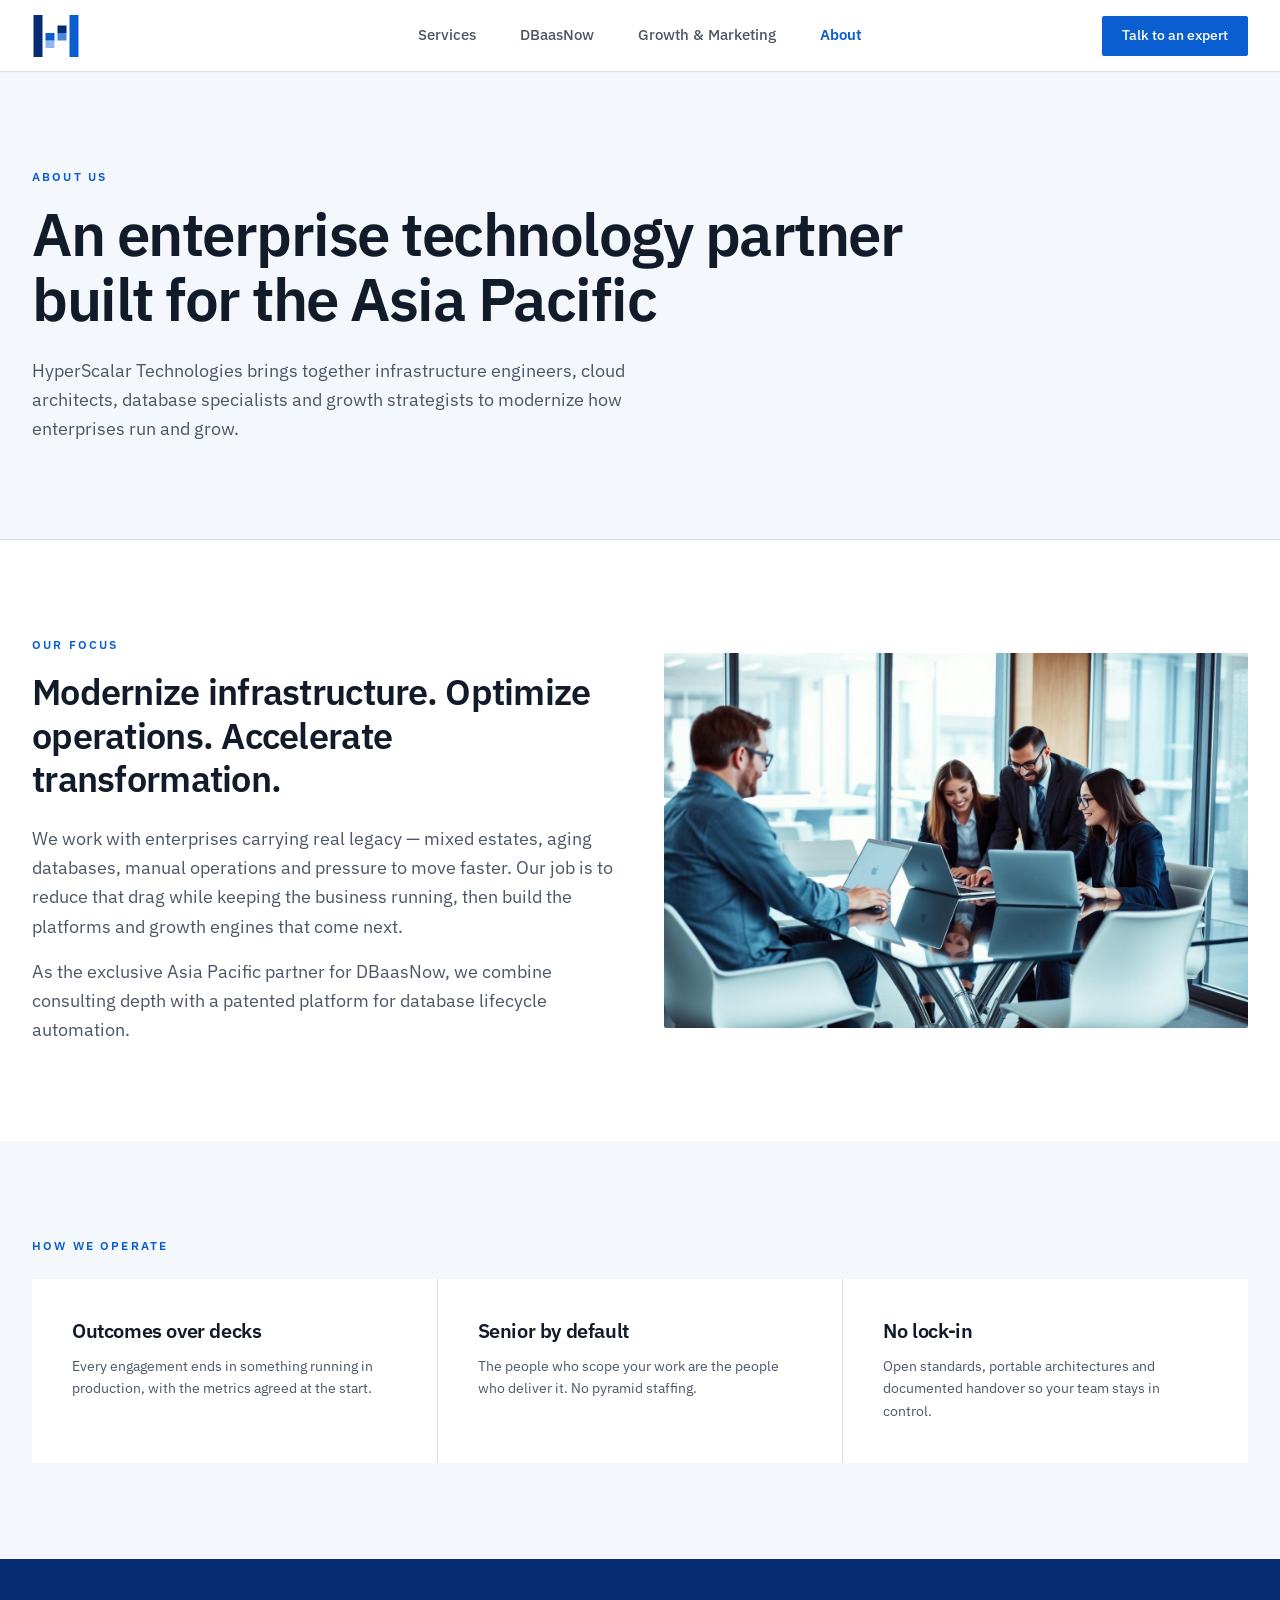
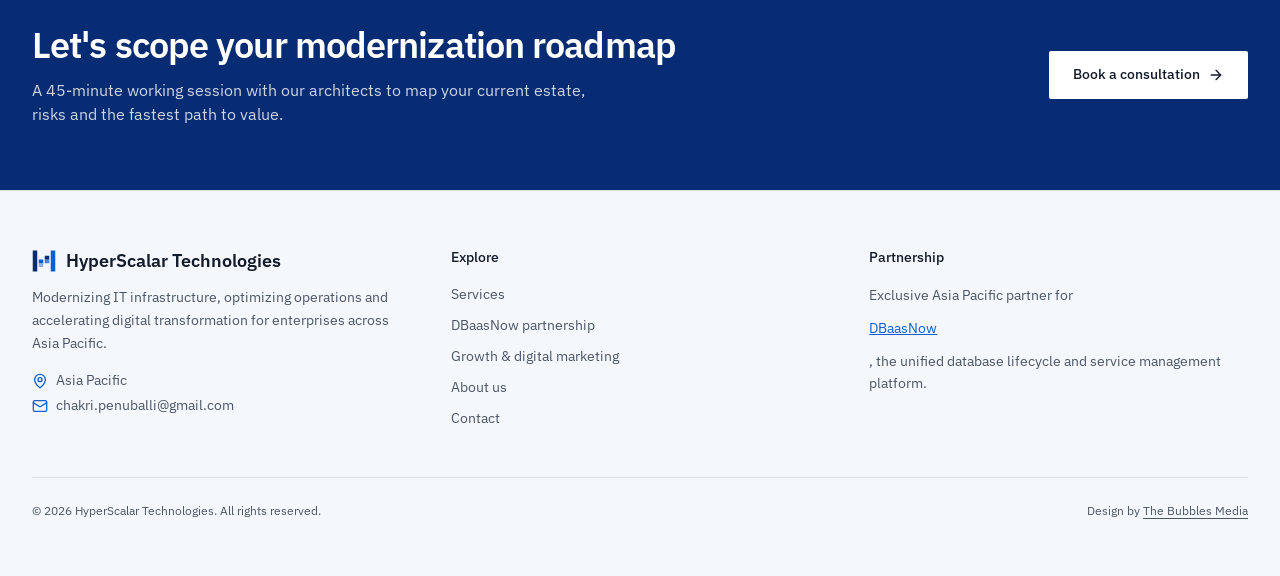
==== about.html @ 8d83d70f "uh" ====
<!DOCTYPE html>
<html lang="en">
<head>
  <meta charset="utf-8"/>
  <meta name="viewport" content="width=device-width, initial-scale=1"/>
  <title>About — HyperScalar Technologies</title>
  <meta name="description" content="HyperScalar Technologies is an enterprise technology firm modernizing IT infrastructure, operations and data platforms across the Asia Pacific region."/>
  <meta name="author" content="HyperScalar Technologies"/>
  <meta name="robots" content="index, follow"/>
  <link rel="canonical" href="https://hyperskale.in/about"/>

  <!-- Open Graph / Facebook -->
  <meta property="og:site_name" content="HyperScalar Technologies"/>
  <meta property="og:title" content="About — HyperScalar Technologies"/>
  <meta property="og:description" content="HyperScalar Technologies is an enterprise technology firm modernizing IT infrastructure, operations and data platforms across the Asia Pacific region."/>
  <meta property="og:url" content="https://hyperskale.in/about"/>
  <meta property="og:type" content="website"/>
  <meta property="og:image" content="https://hyperskale.in/assets/images/team.jpg"/>

  <!-- Twitter / X -->
  <meta name="twitter:card" content="summary_large_image"/>
  <meta name="twitter:title" content="About — HyperScalar Technologies"/>
  <meta name="twitter:description" content="HyperScalar Technologies is an enterprise technology firm modernizing IT infrastructure, operations and data platforms across the Asia Pacific region."/>
  <meta name="twitter:image" content="https://hyperskale.in/assets/images/team.jpg"/>

  <!-- Favicon and Manifest -->
  <link rel="icon" href="./favicon.svg" type="image/svg+xml"/>
  <link rel="manifest" href="./site.webmanifest"/>
  <meta name="theme-color" content="#0b5ed0"/>

  <!-- Preconnect & Fonts -->
  <link rel="preconnect" href="https://fonts.googleapis.com"/>
  <link rel="preconnect" href="https://fonts.gstatic.com" crossorigin="anonymous"/>
  <link href="https://fonts.googleapis.com/css2?family=IBM+Plex+Sans:wght@400;500;600;700&amp;family=IBM+Plex+Mono:wght@400;500&amp;display=swap" rel="stylesheet"/>

  <!-- Stylesheets -->
  <link rel="stylesheet" href="./assets/css/bootstrap.min.css"/>
  <link rel="stylesheet" href="./assets/css/style.css"/>
  <link rel="stylesheet" href="./assets/css/responsive.css"/>

  <!-- Structured Data JSON-LD (AEO & GEO optimized) -->
  <script type="application/ld+json">
  {
    "@context": "https://schema.org",
    "@type": "AboutPage",
    "name": "About HyperScalar Technologies",
    "mainEntity": {
      "@type": "Organization",
      "name": "HyperScalar Technologies",
      "description": "Enterprise IT modernization, managed services, cloud, data platform modernization and digital growth consulting.",
      "areaServed": "Asia Pacific"
    }
  }
  </script>
</head>
<body>
  <!-- Header -->
  <header class="site-header">
    <div class="site-container">
      <a class="brand-logo-link" href="/" aria-label="HyperScalar Technologies">
        <svg viewBox="0 0 32 32" width="48" height="48" style="width:48px;height:48px;flex-shrink:0;" class="logo-svg" role="img" aria-label="HyperScalar Technologies" xmlns="http://www.w3.org/2000/svg">
          <rect x="1" y="2" width="6" height="28" fill="#072c73" class="fill-brand-deep"></rect>
          <rect x="25" y="2" width="6" height="28" fill="#0b5ed0" class="fill-brand"></rect>
          <rect x="9" y="19" width="6" height="5" fill="#0b5ed0" class="fill-brand" opacity="0.45"></rect>
          <rect x="17" y="14" width="6" height="5" fill="#0b5ed0" class="fill-brand" opacity="0.75"></rect>
          <rect x="9" y="14" width="6" height="5" fill="#0b5ed0" class="fill-brand"></rect>
          <rect x="17" y="9" width="6" height="5" fill="#072c73" class="fill-brand-deep"></rect>
        </svg>
      </a>
      <nav class="desktop-nav" aria-label="Main Navigation">
        <a href="/services" class="nav-link-custom">Services</a>
        <a href="/dbaasnow" class="nav-link-custom">DBaasNow</a>
        <a href="/growth" class="nav-link-custom">Growth &amp; Marketing</a>
        <a href="/about" class="nav-link-custom active" aria-current="page">About</a>
      </nav>
      <div class="header-cta-wrapper">
        <a href="/contact" class="btn-header-cta">Talk to an expert</a>
      </div>
      <button type="button" aria-label="Toggle navigation" aria-expanded="false" class="mobile-nav-toggle">
        <svg xmlns="http://www.w3.org/2000/svg" width="24" height="24" viewBox="0 0 24 24" fill="none" stroke="currentColor" stroke-width="2" stroke-linecap="round" stroke-linejoin="round" class="lucide lucide-menu" style="width:20px;height:20px;" aria-hidden="true">
          <path d="M4 5h16"></path>
          <path d="M4 12h16"></path>
          <path d="M4 19h16"></path>
        </svg>
      </button>
    </div>
  </header>

  <!-- Mobile Navigation Drawer -->
  <div class="mobile-menu-overlay" aria-hidden="true"></div>
  <div class="mobile-menu-drawer" aria-hidden="true" role="dialog" aria-modal="true" aria-label="Mobile Navigation">
    <nav class="mobile-nav-list">
      <a href="/services" class="mobile-nav-link">Services</a>
      <a href="/dbaasnow" class="mobile-nav-link">DBaasNow</a>
      <a href="/growth" class="mobile-nav-link">Growth &amp; Marketing</a>
      <a href="/about" class="mobile-nav-link active" aria-current="page">About</a>
    </nav>
    <div class="mobile-menu-cta">
      <a href="/contact" class="btn-brand-primary w-100">Talk to an expert</a>
    </div>
  </div>

  <!-- Main Content -->
  <main>
    <!-- Page Header -->
    <section class="page-header-section">
      <div class="site-container">
        <p class="section-tag">About us</p>
        <h1 class="page-title">An enterprise technology partner built for the Asia Pacific</h1>
        <p class="mt-4 lead-text" style="max-width: 42rem;">HyperScalar Technologies brings together infrastructure engineers, cloud architects, database specialists and growth strategists to modernize how enterprises run and grow.</p>
      </div>
    </section>

    <!-- Our Focus Section -->
    <section class="bg-background section-padding">
      <div class="site-container">
        <div class="row align-items-center g-5">
          <div class="col-lg-6">
            <p class="section-tag">Our focus</p>
            <h2 class="section-heading-medium">Modernize infrastructure. Optimize operations. Accelerate transformation.</h2>
            <p class="mt-4 lead-text">We work with enterprises carrying real legacy — mixed estates, aging databases, manual operations and pressure to move faster. Our job is to reduce that drag while keeping the business running, then build the platforms and growth engines that come next.</p>
            <p class="mt-3 lead-text">As the exclusive Asia Pacific partner for DBaasNow, we combine consulting depth with a patented platform for database lifecycle automation.</p>
          </div>
          <div class="col-lg-6">
            <img src="./assets/images/team.jpg" alt="HyperScalar Technologies team working with a client" width="1400" height="900" loading="lazy" class="w-100 object-fit-cover" style="max-height: 480px; border-radius: var(--radius-sm);"/>
          </div>
        </div>
      </div>
    </section>

    <!-- How we operate Section -->
    <section class="bg-surface section-padding">
      <div class="site-container">
        <p class="section-tag">How we operate</p>
        <div class="mt-4 border-card-grid-3">
          <article class="service-card large-padding bg-surface">
            <h3 class="card-title" style="font-size: 1.25rem; margin-top: 0;">Outcomes over decks</h3>
            <p class="card-text">Every engagement ends in something running in production, with the metrics agreed at the start.</p>
          </article>
          <article class="service-card large-padding bg-surface">
            <h3 class="card-title" style="font-size: 1.25rem; margin-top: 0;">Senior by default</h3>
            <p class="card-text">The people who scope your work are the people who deliver it. No pyramid staffing.</p>
          </article>
          <article class="service-card large-padding bg-surface">
            <h3 class="card-title" style="font-size: 1.25rem; margin-top: 0;">No lock-in</h3>
            <p class="card-text">Open standards, portable architectures and documented handover so your team stays in control.</p>
          </article>
        </div>
      </div>
    </section>

    <!-- Roadmap CTA Banner -->
    <section class="cta-banner-section">
      <div class="site-container">
        <div class="cta-banner-content">
          <div>
            <h2 class="cta-banner-title">Let&#x27;s scope your modernization roadmap</h2>
            <p class="cta-banner-desc">A 45-minute working session with our architects to map your current estate, risks and the fastest path to value.</p>
          </div>
          <a href="/contact" class="btn-banner-action">Book a consultation <svg xmlns="http://www.w3.org/2000/svg" width="16" height="16" viewBox="0 0 24 24" fill="none" stroke="currentColor" stroke-width="2" stroke-linecap="round" stroke-linejoin="round" class="lucide lucide-arrow-right" aria-hidden="true"><path d="M5 12h14"></path><path d="m12 5 7 7-7 7"></path></svg></a>
        </div>
      </div>
    </section>
  </main>

  <!-- Footer -->
  <footer class="site-footer">
    <div class="site-container footer-inner">
      <div class="footer-grid">
        <div>
          <p class="footer-brand-title">
            <svg viewBox="0 0 32 32" style="width:24px;height:24px;" role="img" aria-label="HyperScalar Technologies" xmlns="http://www.w3.org/2000/svg">
              <rect x="1" y="2" width="6" height="28" class="fill-brand-deep"></rect>
              <rect x="25" y="2" width="6" height="28" class="fill-brand"></rect>
              <rect x="9" y="19" width="6" height="5" class="fill-brand" opacity="0.45"></rect>
              <rect x="17" y="14" width="6" height="5" class="fill-brand" opacity="0.75"></rect>
              <rect x="9" y="14" width="6" height="5" class="fill-brand"></rect>
              <rect x="17" y="9" width="6" height="5" class="fill-brand-deep"></rect>
            </svg>
            HyperScalar Technologies
          </p>
          <p class="footer-brand-desc">Modernizing IT infrastructure, optimizing operations and accelerating digital transformation for enterprises across Asia Pacific.</p>
          <div class="footer-contact-info">
            <p class="footer-info-item">
              <svg xmlns="http://www.w3.org/2000/svg" width="16" height="16" viewBox="0 0 24 24" fill="none" stroke="currentColor" stroke-width="2" stroke-linecap="round" stroke-linejoin="round" class="lucide lucide-map-pin" aria-hidden="true">
                <path d="M20 10c0 4.993-5.539 10.193-7.399 11.799a1 1 0 0 1-1.202 0C9.539 20.193 4 14.993 4 10a8 8 0 0 1 16 0"></path>
                <circle cx="12" cy="10" r="3"></circle>
              </svg>
              Asia Pacific
            </p>
            <a href="mailto:chakri.penuballi@gmail.com" class="footer-info-item">
              <svg xmlns="http://www.w3.org/2000/svg" width="16" height="16" viewBox="0 0 24 24" fill="none" stroke="currentColor" stroke-width="2" stroke-linecap="round" stroke-linejoin="round" class="lucide lucide-mail" aria-hidden="true">
                <path d="m22 7-8.991 5.727a2 2 0 0 1-2.009 0L2 7"></path>
                <rect x="2" y="4" width="20" height="16" rx="2"></rect>
              </svg>
              chakri.penuballi@gmail.com
            </a>
          </div>
        </div>
        <div>
          <p class="footer-col-title">Explore</p>
          <ul class="footer-nav-list">
            <li><a href="/services">Services</a></li>
            <li><a href="/dbaasnow">DBaasNow partnership</a></li>
            <li><a href="/growth">Growth &amp; digital marketing</a></li>
            <li><a href="/about">About us</a></li>
            <li><a href="/contact">Contact</a></li>
          </ul>
        </div>
        <div>
          <p class="footer-col-title">Partnership</p>
          <p class="footer-nav-list" style="line-height:1.625;">Exclusive Asia Pacific partner for <a href="https://dbaasnow.com/welcome/" target="_blank" rel="noreferrer" style="color:var(--color-brand);text-decoration:underline;">DBaasNow</a>, the unified database lifecycle and service management platform.</p>
        </div>
      </div>
      <div class="footer-bottom-bar">
        <span>© 2026 HyperScalar Technologies. All rights reserved.</span>
        <span>Design by <a href="https://thebubblesmedia.com/" target="_blank" rel="noopener noreferrer">The Bubbles Media</a></span>
      </div>
    </div>
  </footer>

  <!-- Scripts -->
  <script src="./assets/js/bootstrap.bundle.min.js" defer></script>
  <script src="./assets/js/main.js" defer></script>
  <script src="./assets/js/animations.js" defer></script>
</body>
</html>
---- assets/css/style.css ----
/* ==========================================================================
   HyperScalar Technologies — Core Stylesheet
   Modern, semantic, performant CSS architecture with Bootstrap 5 integration
   ========================================================================== */

/* --------------------------------------------------------------------------
   1. Design Tokens & CSS Custom Properties
   -------------------------------------------------------------------------- */
:root {
  /* Color Palette (exact matching with sRGB fallbacks & OKLCH support) */
  --color-background: #ffffff;
  --color-foreground: #121b29;
  --color-surface: #f4f7fb;
  --color-surface-strong: #e4ecf5;
  --color-ink: #121b29;
  --color-ink-soft: #4b5666;
  --color-border: #d9dfe6;
  --color-input: #d9dfe6;
  --color-brand: #0b5ed0;
  --color-brand-deep: #072c73;
  --color-brand-soft: #cde8ff;
  --color-teal: #0891b2;
  --color-white: #ffffff;
  --color-primary-foreground: #ffffff;

  /* Typography */
  --font-sans: 'IBM Plex Sans', -apple-system, BlinkMacSystemFont, 'Segoe UI', Roboto, Helvetica, Arial, sans-serif;
  --font-mono: 'IBM Plex Mono', ui-monospace, SFMono-Regular, Menlo, Monaco, Consolas, monospace;

  /* Spacing & Sizing */
  --header-height: 72px;
  --max-content-width: 1280px;
  --radius-sm: 2px;
  --radius-md: 4px;

  /* Transitions */
  --transition-fast: 0.15s cubic-bezier(0.4, 0, 0.2, 1);
  --transition-base: 0.25s cubic-bezier(0.4, 0, 0.2, 1);
}

@supports (color: oklch(51% 0.19 259)) {
  :root {
    --color-brand: oklch(51% 0.19 259);
    --color-brand-deep: oklch(32% 0.13 262);
    --color-brand-soft: oklch(92% 0.045 246);
    --color-surface: oklch(97.5% 0.006 250);
    --color-surface-strong: oklch(94% 0.015 250);
    --color-ink: oklch(22% 0.03 260);
    --color-ink-soft: oklch(45% 0.03 258);
    --color-border: oklch(90% 0.012 253);
    --color-input: oklch(90% 0.012 253);
  }
}

/* --------------------------------------------------------------------------
   2. Base & Reset Overrides
   -------------------------------------------------------------------------- */
*, *::before, *::after {
  box-sizing: border-box;
}

html {
  font-family: var(--font-sans);
  font-size: 16px;
  line-height: 1.5;
  color: var(--color-ink);
  background-color: var(--color-background);
  scroll-behavior: smooth;
  -webkit-text-size-adjust: 100%;
  -webkit-font-smoothing: antialiased;
  -moz-osx-font-smoothing: grayscale;
}

body {
  margin: 0;
  padding: 0;
  padding-top: var(--header-height);
  font-family: var(--font-sans);
  color: var(--color-ink);
  background-color: var(--color-background);
  min-height: 100vh;
  display: flex;
  flex-direction: column;
}

main {
  flex: 1 0 auto;
}

/* Typography elements */
h1, h2, h3, h4, h5, h6 {
  color: var(--color-ink);
  font-weight: 600;
  margin-top: 0;
  margin-bottom: 0;
  letter-spacing: -0.02em;
}

p {
  margin-top: 0;
  margin-bottom: 0;
}

a {
  color: inherit;
  text-decoration: none;
  transition: color var(--transition-fast);
}

a:hover {
  color: var(--color-brand);
}

img {
  max-width: 100%;
  height: auto;
  display: block;
}

svg {
  display: inline-block;
  vertical-align: middle;
}

ul, ol {
  margin: 0;
  padding: 0;
  list-style: none;
}

/* Font utilities */
.font-mono {
  font-family: var(--font-mono);
}

/* --------------------------------------------------------------------------
   3. Layout & Container
   -------------------------------------------------------------------------- */
.site-container {
  width: 100%;
  max-width: var(--max-content-width);
  margin-left: auto;
  margin-right: auto;
  padding-left: 1.25rem;
  padding-right: 1.25rem;
}

@media (min-width: 1024px) {
  .site-container {
    padding-left: 2rem;
    padding-right: 2rem;
  }
}

/* Section Backgrounds */
.bg-background {
  background-color: var(--color-background);
}

.bg-surface {
  background-color: var(--color-surface);
}

.bg-surface-strong {
  background-color: var(--color-surface-strong);
}

.bg-brand-soft {
  background-color: var(--color-brand-soft);
}

.bg-brand-deep {
  background-color: var(--color-brand-deep);
}

.border-bottom-divider {
  border-bottom: 1px solid var(--color-border);
}

.border-top-divider {
  border-top: 1px solid var(--color-border);
}

/* --------------------------------------------------------------------------
   4. Header & Navigation
   -------------------------------------------------------------------------- */
.site-header {
  position: fixed;
  top: 0;
  left: 0;
  right: 0;
  width: 100%;
  z-index: 1000;
  height: var(--header-height);
  background-color: rgba(255, 255, 255, 0.95);
  backdrop-filter: blur(12px);
  -webkit-backdrop-filter: blur(12px);
  border-bottom: 1px solid var(--color-border);
  box-shadow: 0 1px 3px rgba(18, 27, 41, 0.04);
  transition: box-shadow var(--transition-base), background-color var(--transition-base);
}

.site-header.is-scrolled {
  background-color: rgba(255, 255, 255, 0.98);
  box-shadow: 0 4px 16px rgba(18, 27, 41, 0.08);
}

.site-header .site-container {
  height: 100%;
  display: flex;
  align-items: center;
  justify-content: space-between;
}

@media (min-width: 768px) {
  .site-header .site-container {
    display: grid;
    grid-template-columns: 1fr auto 1fr;
    align-items: center;
    gap: 1.5rem;
  }
}

.brand-logo-link {
  display: inline-flex;
  align-items: center;
  color: var(--color-ink);
  text-decoration: none;
  line-height: 1;
  transition: opacity var(--transition-fast);
  justify-self: start;
}

.brand-logo-link:hover {
  opacity: 0.85;
}

.brand-logo-link .logo-subtitle {
  font-weight: 400;
  color: var(--color-ink-soft);
}

.logo-svg {
  width: 48px;
  height: 48px;
  flex-shrink: 0;
  display: block;
  transition: transform var(--transition-fast);
}

.brand-logo-link:hover .logo-svg {
  transform: scale(1.05);
}

.fill-brand {
  fill: var(--color-brand);
}

.fill-brand-deep {
  fill: var(--color-brand-deep);
}

/* Desktop Navigation - Centered */
.desktop-nav {
  display: none;
  align-items: center;
  gap: 2.25rem;
}

@media (min-width: 768px) {
  .desktop-nav {
    display: flex;
    justify-content: center;
    justify-self: center;
  }
}

.nav-link-custom {
  font-size: 0.9375rem;
  color: var(--color-ink-soft);
  font-weight: 500;
  padding: 0.375rem 0.25rem;
  text-decoration: none;
  position: relative;
  transition: color var(--transition-fast);
  white-space: nowrap;
}

.nav-link-custom:hover {
  color: var(--color-brand);
}

.nav-link-custom.active {
  color: var(--color-brand);
  font-weight: 600;
}

.header-cta-wrapper {
  display: none;
}

@media (min-width: 768px) {
  .header-cta-wrapper {
    display: flex;
    justify-content: flex-end;
    justify-self: end;
    margin-left: 0;
  }
}

/* Mobile Toggle Button */
.mobile-nav-toggle {
  margin-left: auto;
  display: flex;
  align-items: center;
  justify-content: center;
  background: transparent;
  border: none;
  padding: 0.5rem;
  color: var(--color-ink);
  cursor: pointer;
  border-radius: var(--radius-sm);
  transition: background-color var(--transition-fast);
}

.mobile-nav-toggle:hover {
  background-color: var(--color-surface);
}

.mobile-nav-toggle:focus-visible {
  outline: 2px solid var(--color-brand);
  outline-offset: 2px;
}

@media (min-width: 768px) {
  .mobile-nav-toggle {
    display: none;
  }
}

/* Mobile Navigation Drawer / Menu */
.mobile-menu-overlay {
  position: fixed;
  inset: 0;
  top: var(--header-height);
  background-color: rgba(18, 27, 41, 0.4);
  backdrop-filter: blur(4px);
  -webkit-backdrop-filter: blur(4px);
  z-index: 998;
  opacity: 0;
  visibility: hidden;
  transition: opacity var(--transition-base), visibility var(--transition-base);
}

.mobile-menu-overlay.is-open {
  opacity: 1;
  visibility: visible;
}

.mobile-menu-drawer {
  position: fixed;
  top: var(--header-height);
  left: 0;
  right: 0;
  background-color: var(--color-background);
  border-bottom: 1px solid var(--color-border);
  box-shadow: 0 10px 25px -5px rgba(0, 0, 0, 0.08);
  z-index: 999;
  padding: 1.5rem;
  transform: translateY(-10px);
  opacity: 0;
  visibility: hidden;
  transition: transform var(--transition-base), opacity var(--transition-base), visibility var(--transition-base);
}

.mobile-menu-drawer.is-open {
  transform: translateY(0);
  opacity: 1;
  visibility: visible;
}

.mobile-nav-list {
  display: flex;
  flex-direction: column;
  gap: 1rem;
}

.mobile-nav-link {
  font-size: 1.125rem;
  color: var(--color-ink);
  font-weight: 500;
  padding: 0.5rem 0;
  border-bottom: 1px solid var(--color-surface-strong);
  display: block;
}

.mobile-nav-link.active {
  color: var(--color-brand);
}

.mobile-menu-cta {
  margin-top: 1.5rem;
  width: 100%;
}

/* --------------------------------------------------------------------------
   5. Buttons & Links
   -------------------------------------------------------------------------- */
.btn-brand-primary {
  display: inline-flex;
  align-items: center;
  justify-content: center;
  gap: 0.5rem;
  height: 48px;
  padding: 0 1.5rem;
  background-color: var(--color-brand);
  color: var(--color-white);
  font-size: 0.875rem;
  font-weight: 500;
  border: 1px solid var(--color-brand);
  border-radius: var(--radius-sm);
  text-decoration: none;
  cursor: pointer;
  transition: background-color var(--transition-fast), border-color var(--transition-fast), transform var(--transition-fast);
}

.btn-brand-primary:hover {
  background-color: var(--color-brand-deep);
  border-color: var(--color-brand-deep);
  color: var(--color-white);
}

.btn-header-cta {
  height: 40px;
  padding: 0 1.25rem;
  background-color: var(--color-brand);
  color: var(--color-white);
  font-size: 0.875rem;
  font-weight: 500;
  display: inline-flex;
  align-items: center;
  justify-content: center;
  border-radius: var(--radius-sm);
  text-decoration: none;
  transition: background-color var(--transition-fast);
}

.btn-header-cta:hover {
  background-color: var(--color-brand-deep);
  color: var(--color-white);
}

.btn-outline-ink {
  display: inline-flex;
  align-items: center;
  justify-content: center;
  gap: 0.5rem;
  height: 48px;
  padding: 0 1.5rem;
  background-color: transparent;
  color: var(--color-ink);
  font-size: 0.875rem;
  font-weight: 500;
  border: 1px solid var(--color-ink);
  border-radius: var(--radius-sm);
  text-decoration: none;
  cursor: pointer;
  transition: background-color var(--transition-fast), color var(--transition-fast);
}

.btn-outline-ink:hover {
  background-color: var(--color-surface);
  color: var(--color-ink);
}

.btn-banner-action {
  display: inline-flex;
  align-items: center;
  justify-content: center;
  gap: 0.5rem;
  height: 48px;
  padding: 0 1.5rem;
  background-color: var(--color-background);
  color: var(--color-ink);
  font-size: 0.875rem;
  font-weight: 500;
  border-radius: var(--radius-sm);
  text-decoration: none;
  cursor: pointer;
  transition: background-color var(--transition-fast);
  white-space: nowrap;
}

.btn-banner-action:hover {
  background-color: var(--color-surface-strong);
  color: var(--color-ink);
}

/* Link Arrow */
.link-arrow {
  color: var(--color-brand);
  border-bottom: 1px solid transparent;
  display: inline-flex;
  align-items: center;
  gap: 0.5rem;
  font-size: 0.875rem;
  font-weight: 500;
  text-decoration: none;
  transition: border-color var(--transition-fast);
}

.link-arrow:hover {
  border-bottom-color: var(--color-brand);
  color: var(--color-brand);
}

.link-arrow svg {
  transition: transform var(--transition-fast);
}

.link-arrow:hover svg {
  transform: translateX(3px);
}

/* --------------------------------------------------------------------------
   6. Section Tags, Headings & Typography Classes
   -------------------------------------------------------------------------- */
.section-tag {
  font-size: 0.75rem;
  font-weight: 600;
  text-transform: uppercase;
  letter-spacing: 0.18em;
  color: var(--color-brand);
  margin-bottom: 1rem;
}

.hero-heading {
  font-size: 2.25rem;
  line-height: 1.05;
  font-weight: 600;
  color: var(--color-ink);
  letter-spacing: -0.03em;
}

@media (min-width: 992px) {
  .hero-heading {
    font-size: 3.75rem;
  }
}

.page-title {
  font-size: 2.25rem;
  line-height: 1.08;
  font-weight: 600;
  color: var(--color-ink);
  max-width: 56rem;
  letter-spacing: -0.025em;
}

@media (min-width: 992px) {
  .page-title {
    font-size: 3.75rem;
  }
}

.section-heading-large {
  font-size: 1.875rem;
  line-height: 1.15;
  font-weight: 600;
  color: var(--color-ink);
  letter-spacing: -0.025em;
}

@media (min-width: 992px) {
  .section-heading-large {
    font-size: 3rem;
  }
}

.section-heading-medium {
  font-size: 1.875rem;
  line-height: 1.2;
  font-weight: 600;
  color: var(--color-ink);
  letter-spacing: -0.02em;
}

@media (min-width: 992px) {
  .section-heading-medium {
    font-size: 2.25rem;
  }
}

.text-ink {
  color: var(--color-ink);
}

.text-ink-soft {
  color: var(--color-ink-soft);
}

.text-brand {
  color: var(--color-brand);
}

.text-brand-deep {
  color: var(--color-brand-deep);
}

.lead-text {
  font-size: 1.125rem;
  line-height: 1.625;
  color: var(--color-ink-soft);
}

/* --------------------------------------------------------------------------
   7. Page Sections & Specific Component Layouts
   -------------------------------------------------------------------------- */

/* Hero Section */
.hero-section {
  position: relative;
  overflow: hidden;
  border-bottom: 1px solid var(--color-border);
  background-color: var(--color-background);
}

.hero-inner-grid {
  display: grid;
  align-items: center;
  gap: 3rem;
  padding-top: 4rem;
  padding-bottom: 4rem;
}

@media (min-width: 992px) {
  .hero-inner-grid {
    grid-template-columns: 1fr 1fr;
    padding-top: 6rem;
    padding-bottom: 6rem;
  }
}

.hero-image {
  width: 100%;
  object-fit: cover;
  border-radius: var(--radius-sm);
}

@media (min-width: 992px) {
  .hero-image {
    height: 460px;
  }
}

/* Stats Row */
.stats-section {
  border-bottom: 1px solid var(--color-border);
  background-color: var(--color-surface);
}

.stats-grid {
  display: grid;
  grid-template-columns: repeat(2, 1fr);
  gap: 1px;
  background-color: var(--color-border);
}

@media (min-width: 992px) {
  .stats-grid {
    grid-template-columns: repeat(4, 1fr);
  }
}

.stat-item {
  background-color: var(--color-surface);
  padding: 2.5rem 1.5rem;
}

.stat-number {
  font-size: 1.875rem;
  font-weight: 600;
  color: var(--color-brand);
  line-height: 1;
}

@media (min-width: 992px) {
  .stat-number {
    font-size: 2.25rem;
  }
}

.stat-label {
  margin-top: 0.5rem;
  font-size: 0.875rem;
  line-height: 1.375;
  color: var(--color-ink-soft);
}

/* Numbered Stats for DBaasNow */
.stats-grid-dbaas {
  display: grid;
  grid-template-columns: repeat(2, 1fr);
  gap: 2rem;
}

@media (min-width: 992px) {
  .stats-grid-dbaas {
    grid-template-columns: repeat(4, 1fr);
  }
}

.dbaas-stat-num {
  font-size: 2.25rem;
  font-weight: 600;
  color: var(--color-brand-deep);
  line-height: 1;
}

/* 1px Border Grid for Service Cards */
.border-card-grid-3 {
  display: grid;
  gap: 1px;
  background-color: var(--color-border);
}

@media (min-width: 768px) {
  .border-card-grid-3 {
    grid-template-columns: repeat(2, 1fr);
  }
}

@media (min-width: 992px) {
  .border-card-grid-3 {
    grid-template-columns: repeat(3, 1fr);
  }
}

.border-card-grid-2 {
  display: grid;
  gap: 1px;
  background-color: var(--color-border);
}

@media (min-width: 768px) {
  .border-card-grid-2 {
    grid-template-columns: repeat(2, 1fr);
  }
}

.service-card {
  background-color: var(--color-background);
  padding: 2rem;
  display: flex;
  flex-direction: column;
  height: 100%;
  transition: background-color var(--transition-fast);
}

@media (min-width: 992px) {
  .service-card.large-padding {
    padding: 2.5rem;
  }
}

.service-card .card-title {
  margin-top: 1.5rem;
  font-size: 1.25rem;
  font-weight: 600;
  color: var(--color-ink);
}

.service-card .card-text {
  margin-top: 0.75rem;
  font-size: 0.875rem;
  line-height: 1.625;
  color: var(--color-ink-soft);
  flex-grow: 1;
}

.service-card .card-action {
  margin-top: 1.5rem;
}

/* Service Detail Bullets */
.service-bullet-list {
  margin-top: 1.5rem;
  display: flex;
  flex-direction: column;
  gap: 0.625rem;
  font-size: 0.875rem;
  color: var(--color-ink-soft);
}

.service-bullet-item {
  border-left: 2px solid var(--color-brand);
  padding-left: 0.75rem;
  line-height: 1.5;
}

/* How We Work steps */
.work-steps-list {
  margin-top: 2.5rem;
  display: flex;
  flex-direction: column;
  gap: 2rem;
}

.work-step-item {
  display: flex;
  gap: 1.5rem;
  border-top: 1px solid var(--color-border);
  padding-top: 1.5rem;
}

.step-number {
  font-family: var(--font-mono);
  font-size: 0.875rem;
  color: var(--color-brand);
  font-weight: 500;
  flex-shrink: 0;
}

/* Section Padding */
.section-padding {
  padding-top: 5rem;
  padding-bottom: 5rem;
}

@media (min-width: 992px) {
  .section-padding {
    padding-top: 6rem;
    padding-bottom: 6rem;
  }
}

.page-header-section {
  border-bottom: 1px solid var(--color-border);
  background-color: var(--color-surface);
  padding-top: 4rem;
  padding-bottom: 4rem;
}

@media (min-width: 992px) {
  .page-header-section {
    padding-top: 6rem;
    padding-bottom: 6rem;
  }
}

/* CTA Banner (Let's scope your modernization roadmap) */
.cta-banner-section {
  background-color: var(--color-brand-deep);
  padding-top: 4rem;
  padding-bottom: 4rem;
}

.cta-banner-content {
  display: flex;
  flex-direction: column;
  gap: 1.5rem;
}

@media (min-width: 992px) {
  .cta-banner-content {
    flex-direction: row;
    align-items: center;
    justify-content: space-between;
  }
}

.cta-banner-title {
  font-size: 1.875rem;
  line-height: 1.2;
  font-weight: 600;
  color: var(--color-white);
  letter-spacing: -0.025em;
}

@media (min-width: 992px) {
  .cta-banner-title {
    font-size: 2.25rem;
  }
}

.cta-banner-desc {
  margin-top: 0.75rem;
  max-width: 36rem;
  color: rgba(255, 255, 255, 0.8);
  font-size: 1rem;
  line-height: 1.5;
}

/* --------------------------------------------------------------------------
   8. Forms & Contact Page Elements
   -------------------------------------------------------------------------- */
.contact-layout-grid {
  display: grid;
  gap: 3.5rem;
}

@media (min-width: 992px) {
  .contact-layout-grid {
    grid-template-columns: 1.3fr 1fr;
  }
}

.form-group-grid {
  display: grid;
  gap: 1.5rem;
}

@media (min-width: 576px) {
  .form-group-grid {
    grid-template-columns: repeat(2, 1fr);
  }
}

.form-label-custom {
  display: block;
  font-size: 0.75rem;
  font-weight: 500;
  text-transform: uppercase;
  letter-spacing: 0.05em;
  color: var(--color-ink-soft);
  margin-bottom: 0.5rem;
}

.form-control-custom,
.form-select-custom {
  width: 100%;
  height: 44px;
  background-color: var(--color-background);
  border: 1px solid var(--color-input);
  border-radius: var(--radius-sm);
  padding: 0 0.75rem;
  font-size: 0.875rem;
  color: var(--color-ink);
  font-family: inherit;
  transition: border-color var(--transition-fast), box-shadow var(--transition-fast);
}

.form-control-custom:focus,
.form-select-custom:focus {
  outline: none;
  border-color: var(--color-brand);
  box-shadow: 0 0 0 1px var(--color-brand);
}

textarea.form-control-custom {
  height: auto;
  min-height: 130px;
  padding: 0.625rem 0.75rem;
  resize: vertical;
}

.contact-aside-box {
  background-color: var(--color-surface);
  padding: 2rem;
  border-radius: var(--radius-sm);
}

.contact-direct-list {
  display: flex;
  flex-direction: column;
  gap: 1.25rem;
  font-size: 0.875rem;
  color: var(--color-ink-soft);
}

.contact-direct-item {
  display: flex;
  align-items: flex-start;
  gap: 0.75rem;
}

.contact-direct-item svg {
  margin-top: 0.125rem;
  color: var(--color-brand);
  flex-shrink: 0;
}

.form-feedback {
  display: none;
  padding: 1rem;
  margin-top: 1rem;
  border-radius: var(--radius-sm);
  font-size: 0.875rem;
}

.form-feedback.success {
  display: block;
  background-color: #ecfdf5;
  border: 1px solid #a7f3d0;
  color: #065f46;
}

.form-feedback.error {
  display: block;
  background-color: #fef2f2;
  border: 1px solid #fecaca;
  color: #991b1b;
}

/* --------------------------------------------------------------------------
   9. Footer
   -------------------------------------------------------------------------- */
.site-footer {
  border-top: 1px solid var(--color-border);
  background-color: var(--color-surface);
}

.footer-inner {
  padding-top: 3.5rem;
  padding-bottom: 3.5rem;
}

.footer-grid {
  display: grid;
  gap: 2.5rem;
}

@media (min-width: 768px) {
  .footer-grid {
    grid-template-columns: repeat(3, 1fr);
  }
}

.footer-brand-title {
  display: flex;
  align-items: center;
  gap: 0.625rem;
  font-size: 1.125rem;
  font-weight: 600;
  color: var(--color-ink);
}

.footer-brand-desc {
  margin-top: 0.75rem;
  max-width: 24rem;
  font-size: 0.875rem;
  line-height: 1.625;
  color: var(--color-ink-soft);
}

.footer-contact-info {
  margin-top: 1rem;
  display: flex;
  flex-direction: column;
  gap: 0.25rem;
}

.footer-info-item {
  display: inline-flex;
  align-items: center;
  gap: 0.5rem;
  font-size: 0.875rem;
  color: var(--color-ink-soft);
}

.footer-info-item svg {
  color: var(--color-brand);
}

.footer-col-title {
  font-size: 0.875rem;
  font-weight: 500;
  color: var(--color-ink);
}

.footer-nav-list {
  margin-top: 1rem;
  display: flex;
  flex-direction: column;
  gap: 0.625rem;
  font-size: 0.875rem;
  color: var(--color-ink-soft);
}

.footer-nav-list a {
  color: var(--color-ink-soft);
  transition: color var(--transition-fast);
}

.footer-nav-list a:hover {
  color: var(--color-brand);
}

.footer-bottom-bar {
  margin-top: 3rem;
  border-top: 1px solid var(--color-border);
  padding-top: 1.5rem;
  font-size: 0.75rem;
  color: var(--color-ink-soft);
  display: flex;
  flex-wrap: wrap;
  justify-content: space-between;
  align-items: center;
  gap: 0.75rem;
}

.footer-bottom-bar a {
  color: inherit;
  text-decoration: underline;
  text-underline-offset: 3px;
  transition: color var(--transition-fast);
}

.footer-bottom-bar a:hover {
  color: var(--color-brand);
}

/* --------------------------------------------------------------------------
   10. Accessibility & Utility Classes
   -------------------------------------------------------------------------- */
.sr-only {
  position: absolute;
  width: 1px;
  height: 1px;
  padding: 0;
  margin: -1px;
  overflow: hidden;
  clip: rect(0, 0, 0, 0);
  white-space: nowrap;
  border-width: 0;
}

:focus-visible {
  outline: 2px solid var(--color-brand);
  outline-offset: 2px;
}

@media (prefers-reduced-motion: reduce) {
  html {
    scroll-behavior: auto;
  }

  *, *::before, *::after {
    animation-duration: 0.01ms !important;
    animation-iteration-count: 1 !important;
    transition-duration: 0.01ms !important;
    scroll-behavior: auto !important;
  }
}
---- assets/css/responsive.css ----
/* ==========================================================================
   HyperScalar Technologies — Responsive Stylesheet
   Breakpoints: 320px, 375px, 425px, 576px, 768px, 992px, 1200px, 1400px+
   ========================================================================== */

/* Universal Overflow Protection without breaking position: sticky */
html, body {
  max-width: 100%;
  overflow-x: clip;
}

/* Touch Targets on Mobile (minimum 44x44px for accessibility) */
@media (max-width: 767.98px) {
  .nav-link-custom,
  .mobile-nav-link,
  .btn-brand-primary,
  .btn-outline-ink,
  .btn-banner-action,
  .link-arrow,
  .mobile-nav-toggle {
    min-height: 44px;
    display: inline-flex;
    align-items: center;
  }

  .mobile-nav-link {
    width: 100%;
  }

  .cta-banner-section .btn-banner-action {
    width: 100%;
    justify-content: center;
  }
}

/* Breakpoint 320px - 374px (Small Mobile) */
@media (max-width: 374.98px) {
  .site-container {
    padding-left: 1rem;
    padding-right: 1rem;
  }

  .hero-heading,
  .page-title {
    font-size: 1.875rem !important;
  }

  .section-heading-large {
    font-size: 1.625rem !important;
  }

  .section-heading-medium {
    font-size: 1.5rem !important;
  }

  .stat-number {
    font-size: 1.5rem !important;
  }

  .dbaas-stat-num {
    font-size: 1.75rem !important;
  }

  .stat-item {
    padding: 1.5rem 1rem !important;
  }

  .service-card {
    padding: 1.5rem !important;
  }

  .btn-brand-primary,
  .btn-outline-ink {
    width: 100%;
    justify-content: center;
  }
}

/* Breakpoint 375px - 575px (Standard Mobile) */
@media (min-width: 375px) and (max-width: 575.98px) {
  .hero-heading,
  .page-title {
    font-size: 2.125rem;
  }

  .section-heading-large {
    font-size: 1.75rem;
  }

  .stat-number {
    font-size: 1.75rem;
  }

  .dbaas-stat-num {
    font-size: 2rem;
  }
}

/* Breakpoint 576px - 767px (Large Mobile / Phablet) */
@media (min-width: 576px) and (max-width: 767.98px) {
  .stats-grid {
    grid-template-columns: repeat(2, 1fr);
  }
}

/* Breakpoint 768px - 991px (Tablet / iPad Portrait) */
@media (min-width: 768px) and (max-width: 991.98px) {
  .hero-inner-grid {
    gap: 2.5rem;
  }

  .stats-grid {
    grid-template-columns: repeat(4, 1fr);
  }

  .stat-item {
    padding: 2rem 1.25rem;
  }

  .stat-number {
    font-size: 1.75rem;
  }

  .border-card-grid-3 {
    grid-template-columns: repeat(2, 1fr);
  }

  .contact-layout-grid {
    grid-template-columns: 1fr;
  }
}

/* Breakpoint 992px - 1199px (Desktop / Laptop) */
@media (min-width: 992px) and (max-width: 1199.98px) {
  .hero-heading,
  .page-title {
    font-size: 3.25rem;
  }

  .section-heading-large {
    font-size: 2.5rem;
  }

  .border-card-grid-3 {
    grid-template-columns: repeat(3, 1fr);
  }
}

/* Breakpoint 1200px - 1399px (Large Desktop) */
@media (min-width: 1200px) {
  .site-container {
    max-width: 1280px;
  }
}

/* Breakpoint 1400px+ (Ultra-wide Desktop) */
@media (min-width: 1400px) {
  .hero-inner-grid {
    gap: 4rem;
  }
}

/* Print Optimization */
@media print {
  .site-header,
  .site-footer,
  .mobile-menu-overlay,
  .mobile-menu-drawer,
  .cta-banner-section {
    display: none !important;
  }

  body {
    color: #000;
    background: #fff;
  }
}
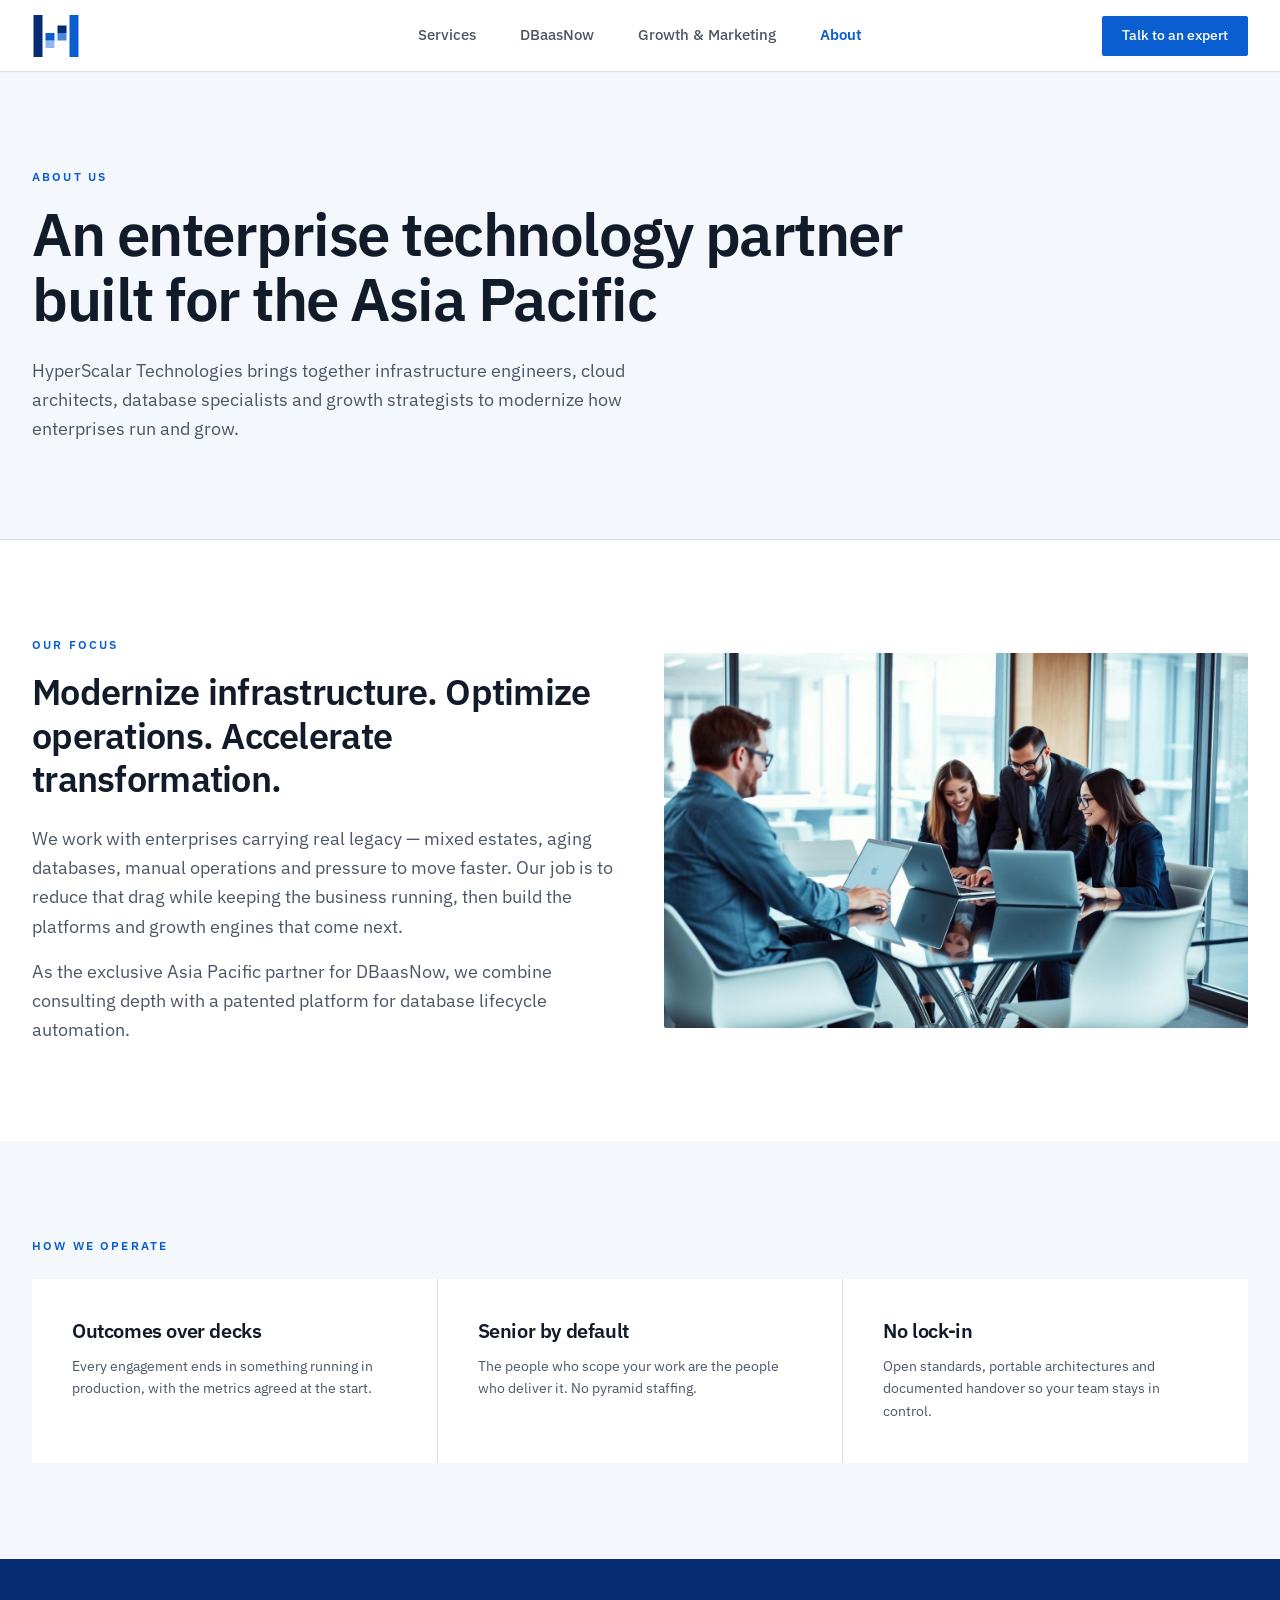
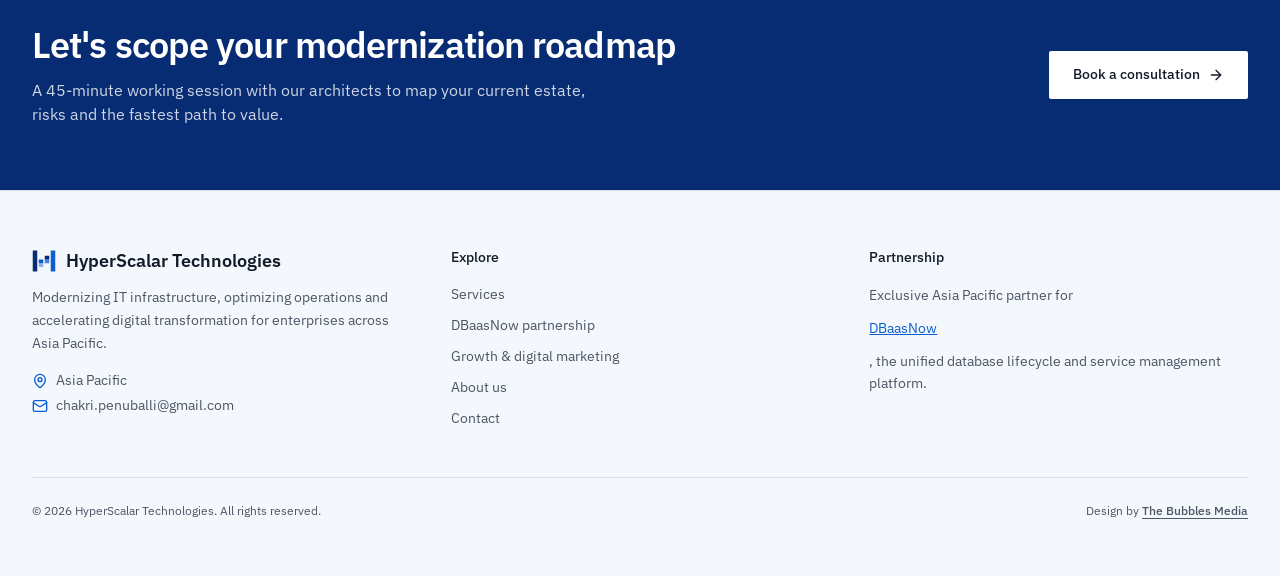
==== commit 3377ba12: "b" ====
--- a/about.html
+++ b/about.html
@@ -214,7 +214,7 @@
       </div>
       <div class="footer-bottom-bar">
         <span>© 2026 HyperScalar Technologies. All rights reserved.</span>
-        <span>Design by <a href="https://thebubblesmedia.com/" target="_blank" rel="noopener noreferrer">The Bubbles Media</a></span>
+        <span>Design by <a href="https://thebubblesmedia.com/" target="_blank" rel="noopener noreferrer" class="bubbles-media-link">The Bubbles Media</a></span>
       </div>
     </div>
   </footer>
--- a/assets/css/style.css
+++ b/assets/css/style.css
@@ -1111,6 +1111,213 @@
 }
 
 /* --------------------------------------------------------------------------
+   The Bubbles Media Link & Iridescent Bubble Animation
+   -------------------------------------------------------------------------- */
+.bubbles-media-link {
+  position: relative;
+  display: inline-block;
+  color: inherit;
+  font-weight: 500;
+  text-decoration: underline;
+  text-underline-offset: 3px;
+  transition: color var(--transition-fast), transform 0.2s cubic-bezier(0.34, 1.56, 0.64, 1);
+}
+
+.bubbles-media-link:hover,
+.bubbles-media-link:focus-visible {
+  color: var(--color-brand);
+  transform: translateY(-1px);
+}
+
+.bubble-particle-container {
+  position: absolute;
+  top: 0;
+  left: 0;
+  width: 100%;
+  height: 100%;
+  pointer-events: none;
+  overflow: visible;
+  z-index: 25;
+}
+
+.bubble-particle {
+  position: absolute;
+  bottom: 8px;
+  left: 0;
+  border-radius: 50%;
+  pointer-events: none;
+  user-select: none;
+  /* Iridescent soap bubble appearance */
+  background: radial-gradient(
+    circle at 30% 28%,
+    rgba(255, 255, 255, 0.96) 0%,
+    rgba(255, 255, 255, 0.75) 16%,
+    rgba(165, 225, 255, 0.6) 36%,
+    rgba(244, 143, 235, 0.45) 60%,
+    rgba(96, 165, 250, 0.65) 84%,
+    rgba(37, 99, 235, 0.85) 100%
+  );
+  box-shadow:
+    inset 0 0 5px rgba(255, 255, 255, 0.95),
+    inset -2px -2px 6px rgba(59, 130, 246, 0.4),
+    0 2px 8px rgba(37, 99, 235, 0.3);
+  border: 1px solid rgba(255, 255, 255, 0.75);
+  backdrop-filter: blur(0.5px);
+  -webkit-backdrop-filter: blur(0.5px);
+  animation: bubbleAscend var(--bubble-duration, 1.4s) cubic-bezier(0.22, 0.61, 0.36, 1) forwards;
+  will-change: transform, opacity;
+}
+
+/* Primary specular highlight */
+.bubble-particle::after {
+  content: '';
+  position: absolute;
+  top: 15%;
+  left: 20%;
+  width: 28%;
+  height: 22%;
+  border-radius: 50%;
+  background: rgba(255, 255, 255, 0.95);
+  transform: rotate(-35deg);
+  filter: blur(0.2px);
+}
+
+/* Secondary subtle reflection */
+.bubble-particle::before {
+  content: '';
+  position: absolute;
+  bottom: 16%;
+  right: 20%;
+  width: 14%;
+  height: 14%;
+  border-radius: 50%;
+  background: rgba(255, 255, 255, 0.6);
+}
+
+@keyframes bubbleAscend {
+  0% {
+    opacity: 0;
+    transform: translate3d(var(--start-x, 0px), 0px, 0) scale(0.2);
+  }
+  15% {
+    opacity: 0.95;
+    transform: translate3d(calc(var(--start-x, 0px) + var(--sway-1, 4px)), -12px, 0) scale(1);
+  }
+  45% {
+    opacity: 0.9;
+    transform: translate3d(calc(var(--start-x, 0px) - var(--sway-2, 6px)), -34px, 0) scale(1.06);
+  }
+  75% {
+    opacity: 0.85;
+    transform: translate3d(calc(var(--start-x, 0px) + var(--sway-3, 5px)), -54px, 0) scale(1.14);
+  }
+  92% {
+    opacity: 0.7;
+    transform: translate3d(calc(var(--start-x, 0px) - var(--sway-1, 3px)), var(--rise-distance, -70px), 0) scale(1.24);
+  }
+  100% {
+    opacity: 0;
+    transform: translate3d(calc(var(--start-x, 0px) - var(--sway-1, 3px)), calc(var(--rise-distance, -70px) - 8px), 0) scale(1.42);
+  }
+}
+
+/* Ambient companion micro-bubbles */
+.bubbles-media-link::before,
+.bubbles-media-link::after {
+  content: '';
+  position: absolute;
+  border-radius: 50%;
+  pointer-events: none;
+  opacity: 0;
+  background: radial-gradient(
+    circle at 30% 28%,
+    rgba(255, 255, 255, 0.95) 0%,
+    rgba(165, 225, 255, 0.6) 35%,
+    rgba(244, 143, 235, 0.45) 60%,
+    rgba(37, 99, 235, 0.85) 100%
+  );
+  box-shadow: inset 0 0 3px rgba(255, 255, 255, 0.9), 0 2px 6px rgba(37, 99, 235, 0.25);
+  border: 1px solid rgba(255, 255, 255, 0.75);
+}
+
+.bubbles-media-link::before {
+  width: 14px;
+  height: 14px;
+  top: 0px;
+  right: -10px;
+}
+
+.bubbles-media-link::after {
+  width: 10px;
+  height: 10px;
+  top: 4px;
+  left: -8px;
+}
+
+.bubbles-media-link:hover::before {
+  animation: pureCssBubbleRise1 1.7s cubic-bezier(0.22, 0.61, 0.36, 1) infinite;
+}
+
+.bubbles-media-link:hover::after {
+  animation: pureCssBubbleRise2 2s cubic-bezier(0.22, 0.61, 0.36, 1) 0.35s infinite;
+}
+
+@keyframes pureCssBubbleRise1 {
+  0% {
+    opacity: 0;
+    transform: translate3d(0, 0px, 0) scale(0.3);
+  }
+  20% {
+    opacity: 0.95;
+    transform: translate3d(-3px, -15px, 0) scale(1);
+  }
+  60% {
+    opacity: 0.85;
+    transform: translate3d(4px, -38px, 0) scale(1.1);
+  }
+  90% {
+    opacity: 0.5;
+    transform: translate3d(-2px, -55px, 0) scale(1.25);
+  }
+  100% {
+    opacity: 0;
+    transform: translate3d(-2px, -62px, 0) scale(1.4);
+  }
+}
+
+@keyframes pureCssBubbleRise2 {
+  0% {
+    opacity: 0;
+    transform: translate3d(0, 0px, 0) scale(0.3);
+  }
+  20% {
+    opacity: 0.95;
+    transform: translate3d(4px, -18px, 0) scale(1);
+  }
+  60% {
+    opacity: 0.85;
+    transform: translate3d(-3px, -42px, 0) scale(1.1);
+  }
+  90% {
+    opacity: 0.5;
+    transform: translate3d(3px, -60px, 0) scale(1.25);
+  }
+  100% {
+    opacity: 0;
+    transform: translate3d(3px, -68px, 0) scale(1.4);
+  }
+}
+
+@media (prefers-reduced-motion: reduce) {
+  .bubble-particle,
+  .bubble-particle-container,
+  .bubbles-media-link::before,
+  .bubbles-media-link::after {
+    display: none !important;
+  }
+}
+
+/* --------------------------------------------------------------------------
    10. Accessibility & Utility Classes
    -------------------------------------------------------------------------- */
 .sr-only {
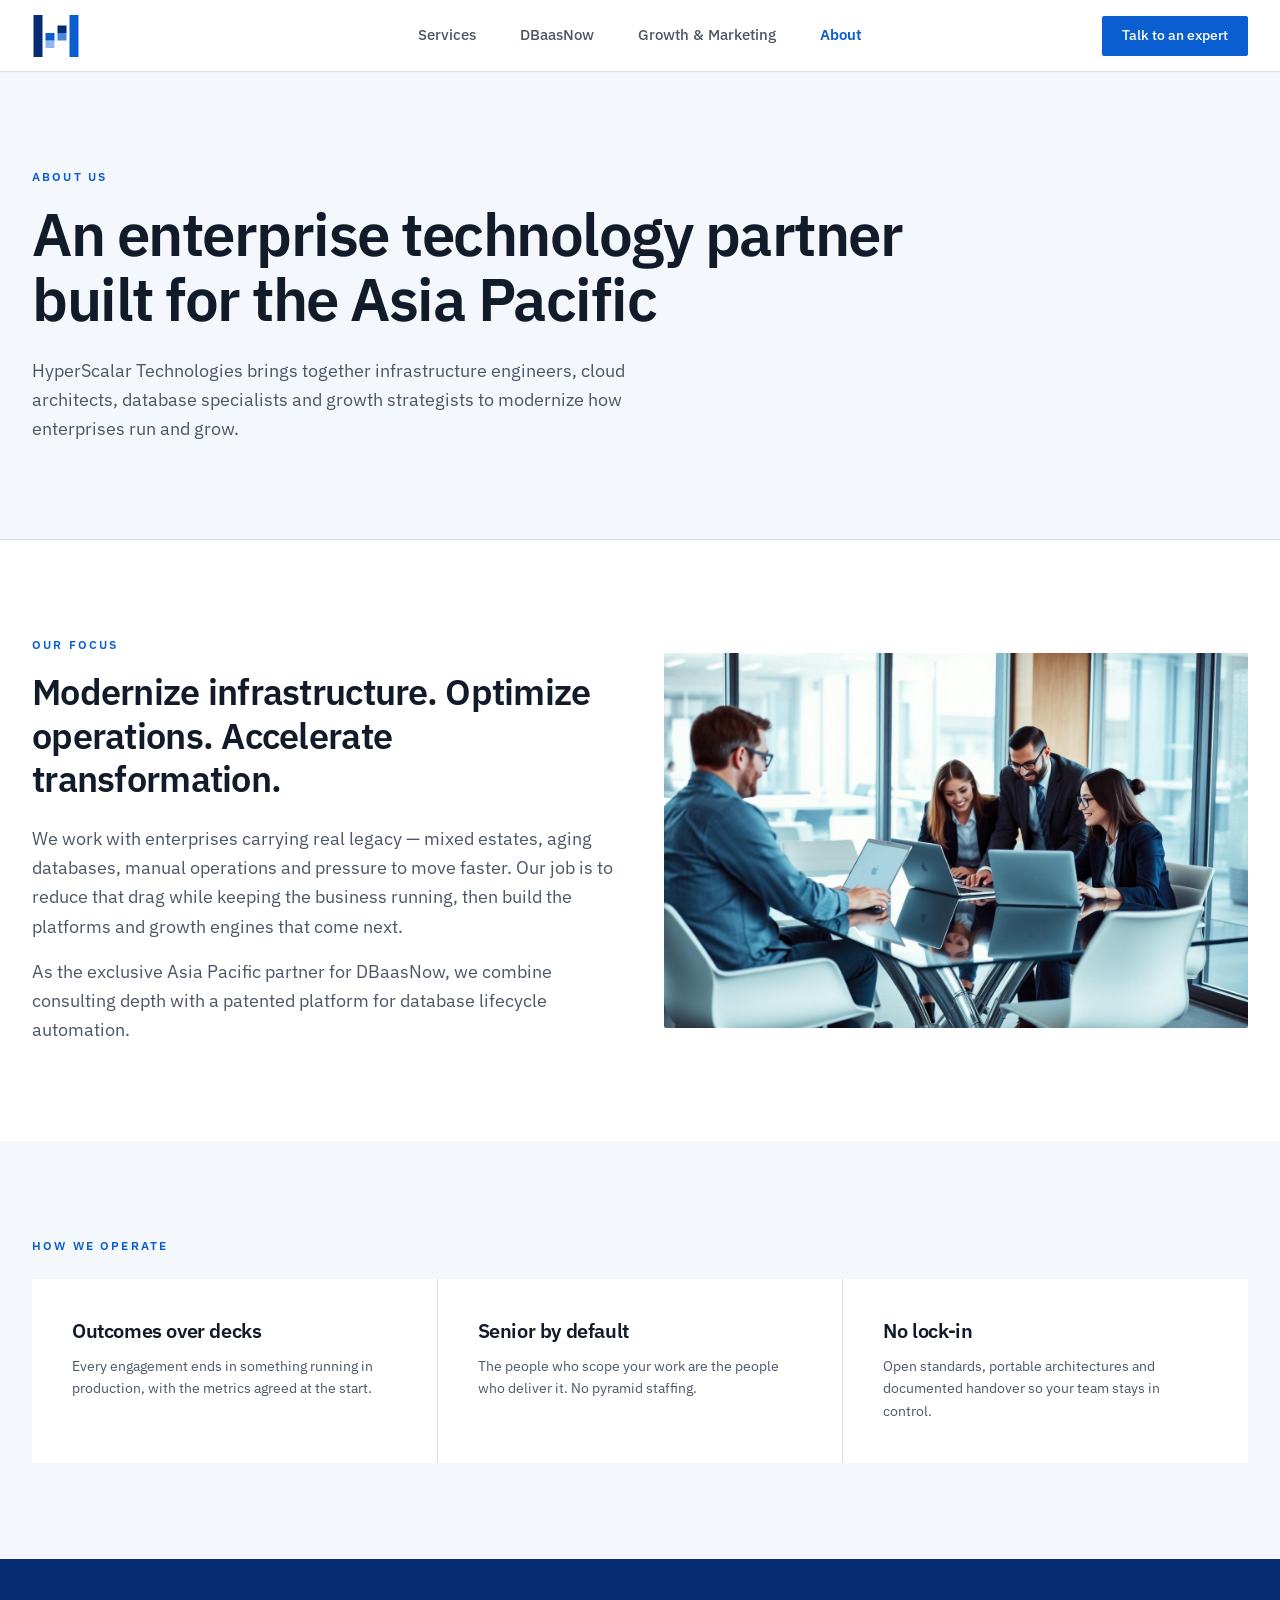
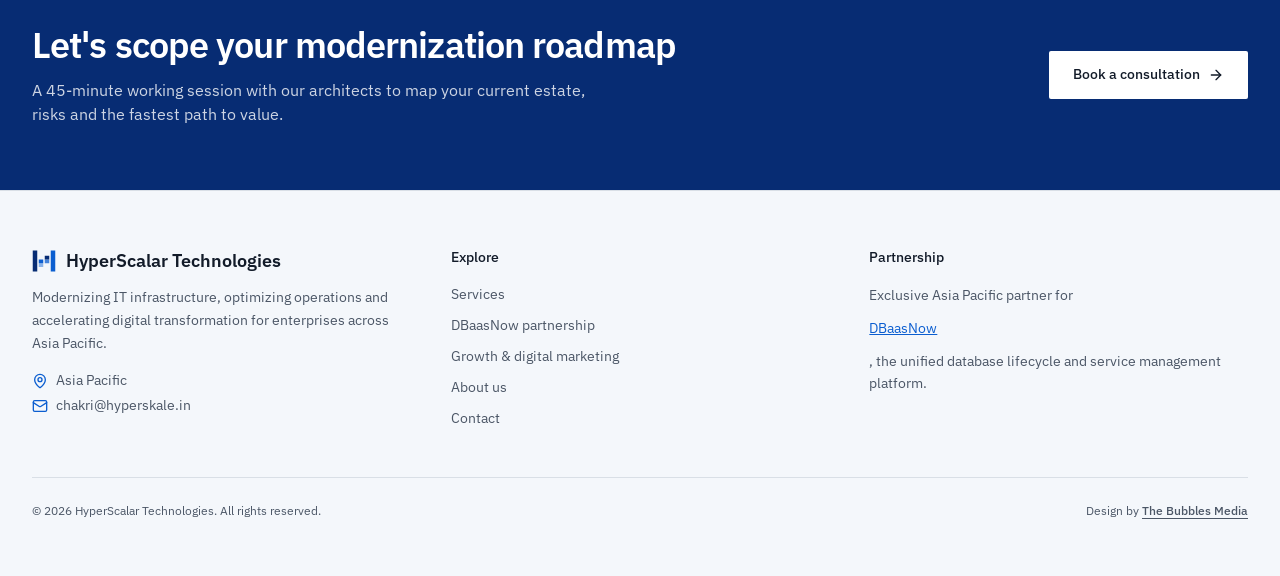
==== commit 7676d3c4: "G" ====
--- a/about.html
+++ b/about.html
@@ -1,42 +1,48 @@
 <!DOCTYPE html>
 <html lang="en">
+
 <head>
-  <meta charset="utf-8"/>
-  <meta name="viewport" content="width=device-width, initial-scale=1"/>
+  <meta charset="utf-8" />
+  <meta name="viewport" content="width=device-width, initial-scale=1" />
   <title>About — HyperScalar Technologies</title>
-  <meta name="description" content="HyperScalar Technologies is an enterprise technology firm modernizing IT infrastructure, operations and data platforms across the Asia Pacific region."/>
-  <meta name="author" content="HyperScalar Technologies"/>
-  <meta name="robots" content="index, follow"/>
-  <link rel="canonical" href="https://hyperskale.in/about"/>
+  <meta name="description"
+    content="HyperScalar Technologies is an enterprise technology firm modernizing IT infrastructure, operations and data platforms across the Asia Pacific region." />
+  <meta name="author" content="HyperScalar Technologies" />
+  <meta name="robots" content="index, follow" />
+  <link rel="canonical" href="https://hyperskale.in/about" />
 
   <!-- Open Graph / Facebook -->
-  <meta property="og:site_name" content="HyperScalar Technologies"/>
-  <meta property="og:title" content="About — HyperScalar Technologies"/>
-  <meta property="og:description" content="HyperScalar Technologies is an enterprise technology firm modernizing IT infrastructure, operations and data platforms across the Asia Pacific region."/>
-  <meta property="og:url" content="https://hyperskale.in/about"/>
-  <meta property="og:type" content="website"/>
-  <meta property="og:image" content="https://hyperskale.in/assets/images/team.jpg"/>
+  <meta property="og:site_name" content="HyperScalar Technologies" />
+  <meta property="og:title" content="About — HyperScalar Technologies" />
+  <meta property="og:description"
+    content="HyperScalar Technologies is an enterprise technology firm modernizing IT infrastructure, operations and data platforms across the Asia Pacific region." />
+  <meta property="og:url" content="https://hyperskale.in/about" />
+  <meta property="og:type" content="website" />
+  <meta property="og:image" content="https://hyperskale.in/assets/images/team.jpg" />
 
   <!-- Twitter / X -->
-  <meta name="twitter:card" content="summary_large_image"/>
-  <meta name="twitter:title" content="About — HyperScalar Technologies"/>
-  <meta name="twitter:description" content="HyperScalar Technologies is an enterprise technology firm modernizing IT infrastructure, operations and data platforms across the Asia Pacific region."/>
-  <meta name="twitter:image" content="https://hyperskale.in/assets/images/team.jpg"/>
+  <meta name="twitter:card" content="summary_large_image" />
+  <meta name="twitter:title" content="About — HyperScalar Technologies" />
+  <meta name="twitter:description"
+    content="HyperScalar Technologies is an enterprise technology firm modernizing IT infrastructure, operations and data platforms across the Asia Pacific region." />
+  <meta name="twitter:image" content="https://hyperskale.in/assets/images/team.jpg" />
 
   <!-- Favicon and Manifest -->
-  <link rel="icon" href="./favicon.svg" type="image/svg+xml"/>
-  <link rel="manifest" href="./site.webmanifest"/>
-  <meta name="theme-color" content="#0b5ed0"/>
+  <link rel="icon" href="./favicon.svg" type="image/svg+xml" />
+  <link rel="manifest" href="./site.webmanifest" />
+  <meta name="theme-color" content="#0b5ed0" />
 
   <!-- Preconnect & Fonts -->
-  <link rel="preconnect" href="https://fonts.googleapis.com"/>
-  <link rel="preconnect" href="https://fonts.gstatic.com" crossorigin="anonymous"/>
-  <link href="https://fonts.googleapis.com/css2?family=IBM+Plex+Sans:wght@400;500;600;700&amp;family=IBM+Plex+Mono:wght@400;500&amp;display=swap" rel="stylesheet"/>
+  <link rel="preconnect" href="https://fonts.googleapis.com" />
+  <link rel="preconnect" href="https://fonts.gstatic.com" crossorigin="anonymous" />
+  <link
+    href="https://fonts.googleapis.com/css2?family=IBM+Plex+Sans:wght@400;500;600;700&amp;family=IBM+Plex+Mono:wght@400;500&amp;display=swap"
+    rel="stylesheet" />
 
   <!-- Stylesheets -->
-  <link rel="stylesheet" href="./assets/css/bootstrap.min.css"/>
-  <link rel="stylesheet" href="./assets/css/style.css"/>
-  <link rel="stylesheet" href="./assets/css/responsive.css"/>
+  <link rel="stylesheet" href="./assets/css/bootstrap.min.css" />
+  <link rel="stylesheet" href="./assets/css/style.css" />
+  <link rel="stylesheet" href="./assets/css/responsive.css" />
 
   <!-- Structured Data JSON-LD (AEO & GEO optimized) -->
   <script type="application/ld+json">
@@ -53,12 +59,14 @@
   }
   </script>
 </head>
+
 <body>
   <!-- Header -->
   <header class="site-header">
     <div class="site-container">
       <a class="brand-logo-link" href="/" aria-label="HyperScalar Technologies">
-        <svg viewBox="0 0 32 32" width="48" height="48" style="width:48px;height:48px;flex-shrink:0;" class="logo-svg" role="img" aria-label="HyperScalar Technologies" xmlns="http://www.w3.org/2000/svg">
+        <svg viewBox="0 0 32 32" width="48" height="48" style="width:48px;height:48px;flex-shrink:0;" class="logo-svg"
+          role="img" aria-label="HyperScalar Technologies" xmlns="http://www.w3.org/2000/svg">
           <rect x="1" y="2" width="6" height="28" fill="#072c73" class="fill-brand-deep"></rect>
           <rect x="25" y="2" width="6" height="28" fill="#0b5ed0" class="fill-brand"></rect>
           <rect x="9" y="19" width="6" height="5" fill="#0b5ed0" class="fill-brand" opacity="0.45"></rect>
@@ -77,7 +85,9 @@
         <a href="/contact" class="btn-header-cta">Talk to an expert</a>
       </div>
       <button type="button" aria-label="Toggle navigation" aria-expanded="false" class="mobile-nav-toggle">
-        <svg xmlns="http://www.w3.org/2000/svg" width="24" height="24" viewBox="0 0 24 24" fill="none" stroke="currentColor" stroke-width="2" stroke-linecap="round" stroke-linejoin="round" class="lucide lucide-menu" style="width:20px;height:20px;" aria-hidden="true">
+        <svg xmlns="http://www.w3.org/2000/svg" width="24" height="24" viewBox="0 0 24 24" fill="none"
+          stroke="currentColor" stroke-width="2" stroke-linecap="round" stroke-linejoin="round"
+          class="lucide lucide-menu" style="width:20px;height:20px;" aria-hidden="true">
           <path d="M4 5h16"></path>
           <path d="M4 12h16"></path>
           <path d="M4 19h16"></path>
@@ -107,7 +117,9 @@
       <div class="site-container">
         <p class="section-tag">About us</p>
         <h1 class="page-title">An enterprise technology partner built for the Asia Pacific</h1>
-        <p class="mt-4 lead-text" style="max-width: 42rem;">HyperScalar Technologies brings together infrastructure engineers, cloud architects, database specialists and growth strategists to modernize how enterprises run and grow.</p>
+        <p class="mt-4 lead-text" style="max-width: 42rem;">HyperScalar Technologies brings together infrastructure
+          engineers, cloud architects, database specialists and growth strategists to modernize how enterprises run and
+          grow.</p>
       </div>
     </section>
 
@@ -117,12 +129,18 @@
         <div class="row align-items-center g-5">
           <div class="col-lg-6">
             <p class="section-tag">Our focus</p>
-            <h2 class="section-heading-medium">Modernize infrastructure. Optimize operations. Accelerate transformation.</h2>
-            <p class="mt-4 lead-text">We work with enterprises carrying real legacy — mixed estates, aging databases, manual operations and pressure to move faster. Our job is to reduce that drag while keeping the business running, then build the platforms and growth engines that come next.</p>
-            <p class="mt-3 lead-text">As the exclusive Asia Pacific partner for DBaasNow, we combine consulting depth with a patented platform for database lifecycle automation.</p>
+            <h2 class="section-heading-medium">Modernize infrastructure. Optimize operations. Accelerate transformation.
+            </h2>
+            <p class="mt-4 lead-text">We work with enterprises carrying real legacy — mixed estates, aging databases,
+              manual operations and pressure to move faster. Our job is to reduce that drag while keeping the business
+              running, then build the platforms and growth engines that come next.</p>
+            <p class="mt-3 lead-text">As the exclusive Asia Pacific partner for DBaasNow, we combine consulting depth
+              with a patented platform for database lifecycle automation.</p>
           </div>
           <div class="col-lg-6">
-            <img src="./assets/images/team.jpg" alt="HyperScalar Technologies team working with a client" width="1400" height="900" loading="lazy" class="w-100 object-fit-cover" style="max-height: 480px; border-radius: var(--radius-sm);"/>
+            <img src="./assets/images/team.jpg" alt="HyperScalar Technologies team working with a client" width="1400"
+              height="900" loading="lazy" class="w-100 object-fit-cover"
+              style="max-height: 480px; border-radius: var(--radius-sm);" />
           </div>
         </div>
       </div>
@@ -135,7 +153,8 @@
         <div class="mt-4 border-card-grid-3">
           <article class="service-card large-padding bg-surface">
             <h3 class="card-title" style="font-size: 1.25rem; margin-top: 0;">Outcomes over decks</h3>
-            <p class="card-text">Every engagement ends in something running in production, with the metrics agreed at the start.</p>
+            <p class="card-text">Every engagement ends in something running in production, with the metrics agreed at
+              the start.</p>
           </article>
           <article class="service-card large-padding bg-surface">
             <h3 class="card-title" style="font-size: 1.25rem; margin-top: 0;">Senior by default</h3>
@@ -143,7 +162,8 @@
           </article>
           <article class="service-card large-padding bg-surface">
             <h3 class="card-title" style="font-size: 1.25rem; margin-top: 0;">No lock-in</h3>
-            <p class="card-text">Open standards, portable architectures and documented handover so your team stays in control.</p>
+            <p class="card-text">Open standards, portable architectures and documented handover so your team stays in
+              control.</p>
           </article>
         </div>
       </div>
@@ -155,9 +175,15 @@
         <div class="cta-banner-content">
           <div>
             <h2 class="cta-banner-title">Let&#x27;s scope your modernization roadmap</h2>
-            <p class="cta-banner-desc">A 45-minute working session with our architects to map your current estate, risks and the fastest path to value.</p>
-          </div>
-          <a href="/contact" class="btn-banner-action">Book a consultation <svg xmlns="http://www.w3.org/2000/svg" width="16" height="16" viewBox="0 0 24 24" fill="none" stroke="currentColor" stroke-width="2" stroke-linecap="round" stroke-linejoin="round" class="lucide lucide-arrow-right" aria-hidden="true"><path d="M5 12h14"></path><path d="m12 5 7 7-7 7"></path></svg></a>
+            <p class="cta-banner-desc">A 45-minute working session with our architects to map your current estate, risks
+              and the fastest path to value.</p>
+          </div>
+          <a href="/contact" class="btn-banner-action">Book a consultation <svg xmlns="http://www.w3.org/2000/svg"
+              width="16" height="16" viewBox="0 0 24 24" fill="none" stroke="currentColor" stroke-width="2"
+              stroke-linecap="round" stroke-linejoin="round" class="lucide lucide-arrow-right" aria-hidden="true">
+              <path d="M5 12h14"></path>
+              <path d="m12 5 7 7-7 7"></path>
+            </svg></a>
         </div>
       </div>
     </section>
@@ -169,7 +195,8 @@
       <div class="footer-grid">
         <div>
           <p class="footer-brand-title">
-            <svg viewBox="0 0 32 32" style="width:24px;height:24px;" role="img" aria-label="HyperScalar Technologies" xmlns="http://www.w3.org/2000/svg">
+            <svg viewBox="0 0 32 32" style="width:24px;height:24px;" role="img" aria-label="HyperScalar Technologies"
+              xmlns="http://www.w3.org/2000/svg">
               <rect x="1" y="2" width="6" height="28" class="fill-brand-deep"></rect>
               <rect x="25" y="2" width="6" height="28" class="fill-brand"></rect>
               <rect x="9" y="19" width="6" height="5" class="fill-brand" opacity="0.45"></rect>
@@ -179,21 +206,28 @@
             </svg>
             HyperScalar Technologies
           </p>
-          <p class="footer-brand-desc">Modernizing IT infrastructure, optimizing operations and accelerating digital transformation for enterprises across Asia Pacific.</p>
+          <p class="footer-brand-desc">Modernizing IT infrastructure, optimizing operations and accelerating digital
+            transformation for enterprises across Asia Pacific.</p>
           <div class="footer-contact-info">
             <p class="footer-info-item">
-              <svg xmlns="http://www.w3.org/2000/svg" width="16" height="16" viewBox="0 0 24 24" fill="none" stroke="currentColor" stroke-width="2" stroke-linecap="round" stroke-linejoin="round" class="lucide lucide-map-pin" aria-hidden="true">
-                <path d="M20 10c0 4.993-5.539 10.193-7.399 11.799a1 1 0 0 1-1.202 0C9.539 20.193 4 14.993 4 10a8 8 0 0 1 16 0"></path>
+              <svg xmlns="http://www.w3.org/2000/svg" width="16" height="16" viewBox="0 0 24 24" fill="none"
+                stroke="currentColor" stroke-width="2" stroke-linecap="round" stroke-linejoin="round"
+                class="lucide lucide-map-pin" aria-hidden="true">
+                <path
+                  d="M20 10c0 4.993-5.539 10.193-7.399 11.799a1 1 0 0 1-1.202 0C9.539 20.193 4 14.993 4 10a8 8 0 0 1 16 0">
+                </path>
                 <circle cx="12" cy="10" r="3"></circle>
               </svg>
               Asia Pacific
             </p>
-            <a href="mailto:chakri.penuballi@gmail.com" class="footer-info-item">
-              <svg xmlns="http://www.w3.org/2000/svg" width="16" height="16" viewBox="0 0 24 24" fill="none" stroke="currentColor" stroke-width="2" stroke-linecap="round" stroke-linejoin="round" class="lucide lucide-mail" aria-hidden="true">
+            <a href="mailto:chakri@hyperskale.in" class="footer-info-item">
+              <svg xmlns="http://www.w3.org/2000/svg" width="16" height="16" viewBox="0 0 24 24" fill="none"
+                stroke="currentColor" stroke-width="2" stroke-linecap="round" stroke-linejoin="round"
+                class="lucide lucide-mail" aria-hidden="true">
                 <path d="m22 7-8.991 5.727a2 2 0 0 1-2.009 0L2 7"></path>
                 <rect x="2" y="4" width="20" height="16" rx="2"></rect>
               </svg>
-              chakri.penuballi@gmail.com
+              chakri@hyperskale.in
             </a>
           </div>
         </div>
@@ -209,12 +243,16 @@
         </div>
         <div>
           <p class="footer-col-title">Partnership</p>
-          <p class="footer-nav-list" style="line-height:1.625;">Exclusive Asia Pacific partner for <a href="https://dbaasnow.com/welcome/" target="_blank" rel="noreferrer" style="color:var(--color-brand);text-decoration:underline;">DBaasNow</a>, the unified database lifecycle and service management platform.</p>
+          <p class="footer-nav-list" style="line-height:1.625;">Exclusive Asia Pacific partner for <a
+              href="https://dbaasnow.com/welcome/" target="_blank" rel="noreferrer"
+              style="color:var(--color-brand);text-decoration:underline;">DBaasNow</a>, the unified database lifecycle
+            and service management platform.</p>
         </div>
       </div>
       <div class="footer-bottom-bar">
         <span>© 2026 HyperScalar Technologies. All rights reserved.</span>
-        <span>Design by <a href="https://thebubblesmedia.com/" target="_blank" rel="noopener noreferrer" class="bubbles-media-link">The Bubbles Media</a></span>
+        <span>Design by <a href="https://thebubblesmedia.com/" target="_blank" rel="noopener noreferrer"
+            class="bubbles-media-link">The Bubbles Media</a></span>
       </div>
     </div>
   </footer>
@@ -224,4 +262,5 @@
   <script src="./assets/js/main.js" defer></script>
   <script src="./assets/js/animations.js" defer></script>
 </body>
-</html>
+
+</html>
--- a/assets/css/style.css
+++ b/assets/css/style.css
@@ -635,9 +635,11 @@
 
 @media (min-width: 992px) {
   .hero-inner-grid {
-    grid-template-columns: 1fr 1fr;
-    padding-top: 6rem;
-    padding-bottom: 6rem;
+    grid-template-columns: 1fr 1.15fr;
+    align-items: center;
+    gap: 2.75rem;
+    padding-top: 5.5rem;
+    padding-bottom: 5.5rem;
   }
 }
 
@@ -650,6 +652,644 @@
 @media (min-width: 992px) {
   .hero-image {
     height: 460px;
+  }
+}
+
+.dbaasnow-feature-img {
+  width: 100%;
+  height: auto;
+  background-color: #ffffff;
+  border-radius: var(--radius-md, 16px);
+  border: 1px solid rgba(11, 94, 208, 0.12);
+  box-shadow: 
+    0 16px 36px -10px rgba(15, 23, 42, 0.08),
+    0 2px 8px -2px rgba(15, 23, 42, 0.04);
+  transition: transform 0.35s cubic-bezier(0.16, 1, 0.3, 1), box-shadow 0.35s ease, border-color 0.3s ease;
+}
+
+.dbaasnow-feature-img:hover {
+  transform: translateY(-3px);
+  border-color: rgba(11, 94, 208, 0.28);
+  box-shadow: 
+    0 22px 48px -10px rgba(15, 23, 42, 0.12),
+    0 4px 12px -2px rgba(15, 23, 42, 0.06);
+}
+
+/* --------------------------------------------------------------------------
+   HyperScalar Technologies — Cybernetic Cloud Architecture Visualizer
+   Matches Picture 2: Rich Sapphire & Cobalt Blue Constellation Mesh & Orbit Card
+   -------------------------------------------------------------------------- */
+.cyber-hero-card {
+  position: relative;
+  width: 100%;
+  max-width: 530px;
+  height: 520px;
+  min-height: 500px;
+  margin-left: auto;
+  margin-right: auto;
+  border-radius: 20px;
+  background: #031336;
+  background-image: 
+    radial-gradient(circle at 50% 46%, #0d429a 0%, #082a68 32%, #041a46 65%, #020c24 100%),
+    linear-gradient(rgba(29, 122, 252, 0.12) 1px, transparent 1px),
+    linear-gradient(90deg, rgba(29, 122, 252, 0.12) 1px, transparent 1px);
+  background-size: 100% 100%, 32px 32px, 32px 32px;
+  border: 1.5px solid rgba(29, 122, 252, 0.55);
+  box-shadow: 
+    0 25px 60px -12px rgba(2, 6, 23, 0.85),
+    0 0 50px rgba(26, 115, 232, 0.4),
+    inset 0 1px 1px rgba(255, 255, 255, 0.2),
+    inset 0 0 40px rgba(8, 42, 110, 0.45);
+  overflow: hidden;
+  display: flex;
+  flex-direction: column;
+  justify-content: space-between;
+  padding: 1.5rem 1.25rem 1.25rem;
+  user-select: none;
+  isolation: isolate;
+  transition: transform 0.35s cubic-bezier(0.16, 1, 0.3, 1), box-shadow 0.35s ease, border-color 0.3s ease;
+}
+
+.cyber-hero-card:hover {
+  border-color: rgba(56, 189, 248, 0.75);
+  box-shadow: 
+    0 30px 65px -12px rgba(2, 6, 23, 0.95),
+    0 0 55px rgba(29, 122, 252, 0.55),
+    inset 0 1px 1px rgba(255, 255, 255, 0.28);
+}
+
+/* Background Constellation & Radar SVG Overlay */
+.cyber-card-bg {
+  position: absolute;
+  inset: 0;
+  width: 100%;
+  height: 100%;
+  pointer-events: none;
+  z-index: 1;
+}
+
+.cyber-bg-svg {
+  width: 100%;
+  height: 100%;
+  object-fit: cover;
+  display: block;
+}
+
+/* SVG Animations: Rotating Orbits, Scanner & Beacons */
+.cyber-ambient-glow {
+  animation: ambientGlowPulse 4s ease-in-out infinite alternate;
+}
+
+@keyframes ambientGlowPulse {
+  0% { opacity: 0.8; transform: scale(0.96); transform-origin: 250px 245px; }
+  100% { opacity: 1; transform: scale(1.05); transform-origin: 250px 245px; }
+}
+
+.cyber-radar-outer-group {
+  transform-origin: 250px 245px;
+  animation: radarRotate 26s linear infinite;
+}
+
+.cyber-radar-inner-group {
+  transform-origin: 250px 245px;
+  animation: radarRotateRev 32s linear infinite;
+}
+
+.cyber-radar-scanner {
+  transform-origin: 250px 245px;
+  animation: radarScannerSweep 9s linear infinite;
+}
+
+.cyber-beacons-orbit-group {
+  transform-origin: 250px 245px;
+  animation: beaconsRevolve 16s linear infinite;
+}
+
+@keyframes radarRotate {
+  from { transform: rotate(0deg); }
+  to { transform: rotate(360deg); }
+}
+
+@keyframes radarRotateRev {
+  from { transform: rotate(0deg); }
+  to { transform: rotate(-360deg); }
+}
+
+@keyframes radarScannerSweep {
+  from { transform: rotate(0deg); }
+  to { transform: rotate(360deg); }
+}
+
+@keyframes beaconsRevolve {
+  0% { transform: rotate(0deg); }
+  100% { transform: rotate(360deg); }
+}
+
+/* Orbital Beacons at 12 O'Clock Pulsing Glow */
+.orbital-beacon-outer {
+  animation: beaconPulse 2s ease-in-out infinite;
+}
+
+.orbital-beacon-inner {
+  animation: beaconPulse 2s ease-in-out infinite 0.6s;
+}
+
+@keyframes beaconPulse {
+  0%, 100% {
+    opacity: 0.75;
+    transform: scale(0.9);
+    filter: drop-shadow(0 0 6px #38bdf8);
+  }
+  50% {
+    opacity: 1;
+    transform: scale(1.35);
+    filter: drop-shadow(0 0 14px #38bdf8) drop-shadow(0 0 22px #1d7afc);
+  }
+}
+
+/* Streaming Data on Constellation Links */
+.cyber-stream-line {
+  stroke-dasharray: 4 6;
+  animation: streamFlow 2.8s linear infinite;
+}
+
+@keyframes streamFlow {
+  to { stroke-dashoffset: -20; }
+}
+
+/* Twinkling Constellation Star Nodes */
+.star-twinkle-1 { animation: starTwinkle 2.8s ease-in-out infinite; }
+.star-twinkle-2 { animation: starTwinkle 3.6s ease-in-out infinite 0.8s; }
+.star-twinkle-3 { animation: starTwinkle 2.4s ease-in-out infinite 1.5s; }
+
+@keyframes starTwinkle {
+  0%, 100% { opacity: 0.4; transform: scale(0.85); transform-origin: center; }
+  50% { opacity: 1; transform: scale(1.35); transform-origin: center; filter: drop-shadow(0 0 8px #38bdf8); }
+}
+
+/* Floating Metric Cards Rows (2 Top, 2 Bottom) */
+.cyber-cards-row {
+  position: relative;
+  z-index: 4;
+  display: grid;
+  grid-template-columns: repeat(2, minmax(0, 1fr));
+  gap: 1.15rem;
+  width: 100%;
+}
+
+.cyber-row-top {
+  margin-bottom: auto;
+}
+
+.cyber-row-bottom {
+  margin-top: auto;
+  margin-bottom: 0.85rem;
+}
+
+/* Gentle Anti-Phase Zero-G Floating HUD for the 4 Cards */
+.cyber-row-top #cardCloud {
+  animation: hudFloatA 4.2s ease-in-out infinite alternate;
+}
+
+.cyber-row-top #cardDbaas {
+  animation: hudFloatB 4.8s ease-in-out infinite alternate-reverse;
+}
+
+.cyber-row-bottom #cardMigration {
+  animation: hudFloatB 4.6s ease-in-out infinite alternate;
+}
+
+.cyber-row-bottom #cardEfficiency {
+  animation: hudFloatA 5.2s ease-in-out infinite alternate-reverse;
+}
+
+@keyframes hudFloatA {
+  0% { transform: translateY(0); }
+  100% { transform: translateY(-3.5px); }
+}
+
+@keyframes hudFloatB {
+  0% { transform: translateY(-3px); }
+  100% { transform: translateY(1px); }
+}
+
+/* Individual Metric Card (Matches Picture 2 Royal Electric Blue) */
+.cyber-metric-card {
+  position: relative;
+  background: rgba(6, 24, 66, 0.78);
+  backdrop-filter: blur(14px);
+  -webkit-backdrop-filter: blur(14px);
+  border: 1.5px solid #1d7afc;
+  border-radius: 14px;
+  padding: 0.75rem 0.95rem;
+  display: flex;
+  align-items: center;
+  gap: 0.75rem;
+  box-shadow: 
+    0 10px 24px -4px rgba(2, 6, 23, 0.65),
+    0 0 16px rgba(29, 122, 252, 0.35),
+    inset 0 0 12px rgba(29, 122, 252, 0.15);
+  transition: all 0.28s cubic-bezier(0.16, 1, 0.3, 1);
+  cursor: pointer;
+}
+
+.cyber-metric-card:hover {
+  border-color: #38bdf8;
+  box-shadow: 
+    0 14px 28px -4px rgba(2, 6, 23, 0.8),
+    0 0 24px rgba(56, 189, 248, 0.55),
+    inset 0 0 16px rgba(56, 189, 248, 0.25);
+}
+
+.cyber-metric-card.is-dimmed {
+  opacity: 0.42;
+  border-color: rgba(29, 122, 252, 0.3);
+  box-shadow: none;
+}
+
+.cyber-metric-card.is-highlighted {
+  opacity: 1;
+  border-color: #38bdf8;
+  box-shadow: 
+    0 12px 28px -4px rgba(13, 110, 253, 0.6),
+    0 0 22px rgba(56, 189, 248, 0.5),
+    inset 0 0 14px rgba(56, 189, 248, 0.25);
+}
+
+/* Card Icon Box (Rounded Square with Neon Blue Outline) */
+.card-icon-box {
+  width: 42px;
+  height: 42px;
+  border-radius: 12px;
+  background: rgba(29, 122, 252, 0.14);
+  border: 1.5px solid #1d7afc;
+  display: flex;
+  align-items: center;
+  justify-content: center;
+  color: #38bdf8;
+  flex-shrink: 0;
+  box-shadow: 0 0 12px rgba(29, 122, 252, 0.25), inset 0 0 8px rgba(29, 122, 252, 0.18);
+  transition: all 0.25s ease;
+}
+
+.cyber-metric-card:hover .card-icon-box {
+  background: rgba(29, 122, 252, 0.28);
+  border-color: #38bdf8;
+  color: #ffffff;
+  box-shadow: 0 0 18px rgba(56, 189, 248, 0.45);
+}
+
+/* Card Content Typography */
+.card-content {
+  display: flex;
+  flex-direction: column;
+  min-width: 0;
+  flex: 1;
+}
+
+.card-label-row {
+  display: flex;
+  align-items: center;
+  gap: 0.38rem;
+  margin-bottom: 0.15rem;
+}
+
+.card-label {
+  font-family: 'IBM Plex Mono', monospace, sans-serif;
+  font-size: 0.68rem;
+  font-weight: 700;
+  color: #dbeafe;
+  letter-spacing: 0.05em;
+  text-transform: uppercase;
+  white-space: nowrap;
+  overflow: hidden;
+  text-overflow: ellipsis;
+}
+
+/* Emerald Green Live Indicator Dot with Ping Ripple */
+.card-live-dot {
+  width: 7px;
+  height: 7px;
+  border-radius: 50%;
+  background: #00e676;
+  box-shadow: 0 0 8px #00e676;
+  flex-shrink: 0;
+  position: relative;
+  display: inline-block;
+}
+
+.card-live-dot::after {
+  content: '';
+  position: absolute;
+  inset: -2px;
+  border-radius: 50%;
+  border: 1.5px solid #00e676;
+  animation: dotPulseRipple 2s cubic-bezier(0, 0, 0.2, 1) infinite;
+}
+
+@keyframes dotPulseRipple {
+  0% { transform: scale(1); opacity: 0.9; }
+  70% { transform: scale(2.8); opacity: 0; }
+  100% { transform: scale(2.8); opacity: 0; }
+}
+
+.card-value {
+  font-family: 'IBM Plex Sans', -apple-system, BlinkMacSystemFont, sans-serif;
+  font-size: 1.15rem;
+  font-weight: 700;
+  color: #ffffff;
+  letter-spacing: -0.01em;
+  line-height: 1.2;
+  white-space: nowrap;
+  overflow: hidden;
+  text-overflow: ellipsis;
+}
+
+/* Centerpiece: HyperScalar Logo Badge */
+.cyber-center-badge {
+  position: absolute;
+  top: 48%;
+  left: 50%;
+  transform: translate(-50%, -50%);
+  z-index: 5;
+  display: flex;
+  align-items: center;
+  justify-content: center;
+  cursor: pointer;
+}
+
+.badge-halo {
+  position: absolute;
+  width: 170px;
+  height: 170px;
+  border-radius: 50%;
+  background: radial-gradient(circle, rgba(29, 122, 252, 0.65) 0%, rgba(56, 189, 248, 0.25) 45%, transparent 75%);
+  filter: blur(16px);
+  pointer-events: none;
+  animation: haloPulse 3.5s ease-in-out infinite alternate;
+}
+
+@keyframes haloPulse {
+  0% { transform: scale(0.9); opacity: 0.65; }
+  100% { transform: scale(1.15); opacity: 1; filter: blur(20px); }
+}
+
+.badge-outer-frame {
+  padding: 6px;
+  border-radius: 24px;
+  background: rgba(29, 122, 252, 0.12);
+  border: 1.5px solid #1d7afc;
+  box-shadow: 
+    0 12px 28px rgba(2, 6, 23, 0.65),
+    0 0 24px rgba(29, 122, 252, 0.45),
+    inset 0 0 16px rgba(29, 122, 252, 0.2);
+  transition: transform 0.3s cubic-bezier(0.16, 1, 0.3, 1), border-color 0.3s ease;
+  animation: framePulse 3.5s ease-in-out infinite alternate;
+}
+
+@keyframes framePulse {
+  0% { border-color: #1d7afc; box-shadow: 0 0 20px rgba(29, 122, 252, 0.4); }
+  100% { border-color: #38bdf8; box-shadow: 0 0 32px rgba(56, 189, 248, 0.6); }
+}
+
+.cyber-center-badge:hover .badge-outer-frame {
+  transform: scale(1.06);
+  border-color: #38bdf8;
+}
+
+.badge-inner-glass {
+  width: 82px;
+  height: 82px;
+  border-radius: 20px;
+  background: linear-gradient(145deg, #0e3880 0%, #061c48 100%);
+  border: 1.5px solid #38bdf8;
+  backdrop-filter: blur(14px);
+  -webkit-backdrop-filter: blur(14px);
+  display: flex;
+  align-items: center;
+  justify-content: center;
+  box-shadow: 
+    0 0 32px rgba(29, 122, 252, 0.65),
+    inset 0 1px 2px rgba(255, 255, 255, 0.35),
+    inset 0 0 16px rgba(56, 189, 248, 0.3);
+  transition: box-shadow 0.3s ease;
+  animation: badgeBreathing 4s ease-in-out infinite alternate;
+}
+
+@keyframes badgeBreathing {
+  0% {
+    box-shadow: 0 0 25px rgba(29, 122, 252, 0.55), inset 0 1px 2px rgba(255, 255, 255, 0.3);
+  }
+  100% {
+    box-shadow: 0 0 42px rgba(29, 122, 252, 0.85), 0 0 18px rgba(56, 189, 248, 0.6), inset 0 1px 2px rgba(255, 255, 255, 0.45);
+  }
+}
+
+.cyber-center-badge:hover .badge-inner-glass {
+  box-shadow: 
+    0 0 45px rgba(56, 189, 248, 0.85),
+    inset 0 0 22px rgba(56, 189, 248, 0.5);
+}
+
+.badge-logo-svg {
+  filter: drop-shadow(0 0 8px rgba(56, 189, 248, 0.5));
+  transition: transform 0.3s ease;
+}
+
+.cyber-center-badge:hover .badge-logo-svg {
+  transform: scale(1.08);
+}
+
+/* Bottom Perspective Switcher Tabs (Matches Picture 2) */
+.cyber-tabs-bar {
+  position: relative;
+  z-index: 6;
+  display: flex;
+  align-items: center;
+  justify-content: center;
+  gap: 0.65rem;
+  margin-top: 0;
+  padding-top: 0.5rem;
+}
+
+.cyber-tab-pill {
+  padding: 0.48rem 1.35rem;
+  border-radius: 9999px;
+  background: rgba(6, 20, 52, 0.75);
+  border: 1.2px solid rgba(29, 122, 252, 0.35);
+  color: rgba(255, 255, 255, 0.75);
+  font-family: 'IBM Plex Sans', -apple-system, BlinkMacSystemFont, sans-serif;
+  font-size: 0.82rem;
+  font-weight: 500;
+  cursor: pointer;
+  transition: all 0.25s cubic-bezier(0.16, 1, 0.3, 1);
+  outline: none;
+}
+
+.cyber-tab-pill:hover {
+  background: rgba(14, 40, 95, 0.9);
+  border-color: rgba(29, 122, 252, 0.6);
+  color: #ffffff;
+}
+
+.cyber-tab-pill.active {
+  background: linear-gradient(135deg, #1d7afc 0%, #0b5ed7 100%);
+  border: 1.5px solid #60a5fa;
+  color: #ffffff;
+  font-weight: 600;
+  box-shadow: 
+    0 0 18px rgba(29, 122, 252, 0.8),
+    0 0 32px rgba(13, 110, 253, 0.5);
+}
+
+/* Responsive Adaptations for Hero Visualizer */
+@media (max-width: 991.98px) {
+  .cyber-hero-card {
+    max-width: 480px;
+    height: 500px;
+    margin: 1.5rem auto 0;
+  }
+}
+
+@media (max-width: 767.98px) {
+  .cyber-hero-card {
+    max-width: 100%;
+    height: 480px;
+    padding: 1.25rem 0.85rem 1rem;
+    border-radius: 18px;
+  }
+
+  .cyber-cards-row {
+    gap: 0.65rem;
+  }
+
+  .cyber-row-bottom {
+    margin-bottom: 0.65rem;
+  }
+
+  .cyber-metric-card {
+    padding: 0.6rem 0.65rem;
+    gap: 0.55rem;
+    border-radius: 12px;
+  }
+
+  .card-icon-box {
+    width: 34px;
+    height: 34px;
+    border-radius: 8px;
+  }
+
+  .card-icon-box svg {
+    width: 16px;
+    height: 16px;
+  }
+
+  .card-label {
+    font-size: 0.58rem;
+  }
+
+  .card-value {
+    font-size: 0.88rem;
+  }
+
+  .badge-inner-glass {
+    width: 68px;
+    height: 68px;
+    border-radius: 16px;
+  }
+
+  .badge-outer-frame {
+    border-radius: 22px;
+    padding: 5px;
+  }
+
+  .badge-logo-svg {
+    width: 30px;
+    height: 30px;
+  }
+
+  .cyber-tabs-bar {
+    padding-top: 0.4rem;
+    gap: 0.4rem;
+  }
+
+  .cyber-tab-pill {
+    padding: 0.38rem 0.9rem;
+    font-size: 0.72rem;
+  }
+}
+
+@media (max-width: 420px) {
+  .cyber-hero-card {
+    height: 440px;
+    padding: 1rem 0.65rem 0.85rem;
+  }
+
+  .cyber-cards-row {
+    gap: 0.45rem;
+  }
+
+  .cyber-row-bottom {
+    margin-bottom: 0.5rem;
+  }
+
+  .cyber-metric-card {
+    padding: 0.5rem 0.45rem;
+    gap: 0.4rem;
+  }
+
+  .card-icon-box {
+    width: 28px;
+    height: 28px;
+    border-radius: 6px;
+  }
+
+  .card-icon-box svg {
+    width: 14px;
+    height: 14px;
+  }
+
+  .card-label {
+    font-size: 0.52rem;
+  }
+
+  .card-value {
+    font-size: 0.78rem;
+  }
+
+  .badge-inner-glass {
+    width: 58px;
+    height: 58px;
+    border-radius: 14px;
+  }
+
+  .badge-outer-frame {
+    border-radius: 18px;
+    padding: 4px;
+  }
+
+  .badge-logo-svg {
+    width: 26px;
+    height: 26px;
+  }
+
+  .cyber-tab-pill {
+    padding: 0.32rem 0.72rem;
+    font-size: 0.68rem;
+  }
+}
+
+@media (prefers-reduced-motion: reduce) {
+  .orbital-beacon-outer,
+  .orbital-beacon-inner,
+  .badge-halo,
+  .card-live-dot {
+    animation: none !important;
+  }
+  .cyber-hero-card,
+  .cyber-metric-card,
+  .cyber-tab-pill {
+    transition: none !important;
   }
 }
 
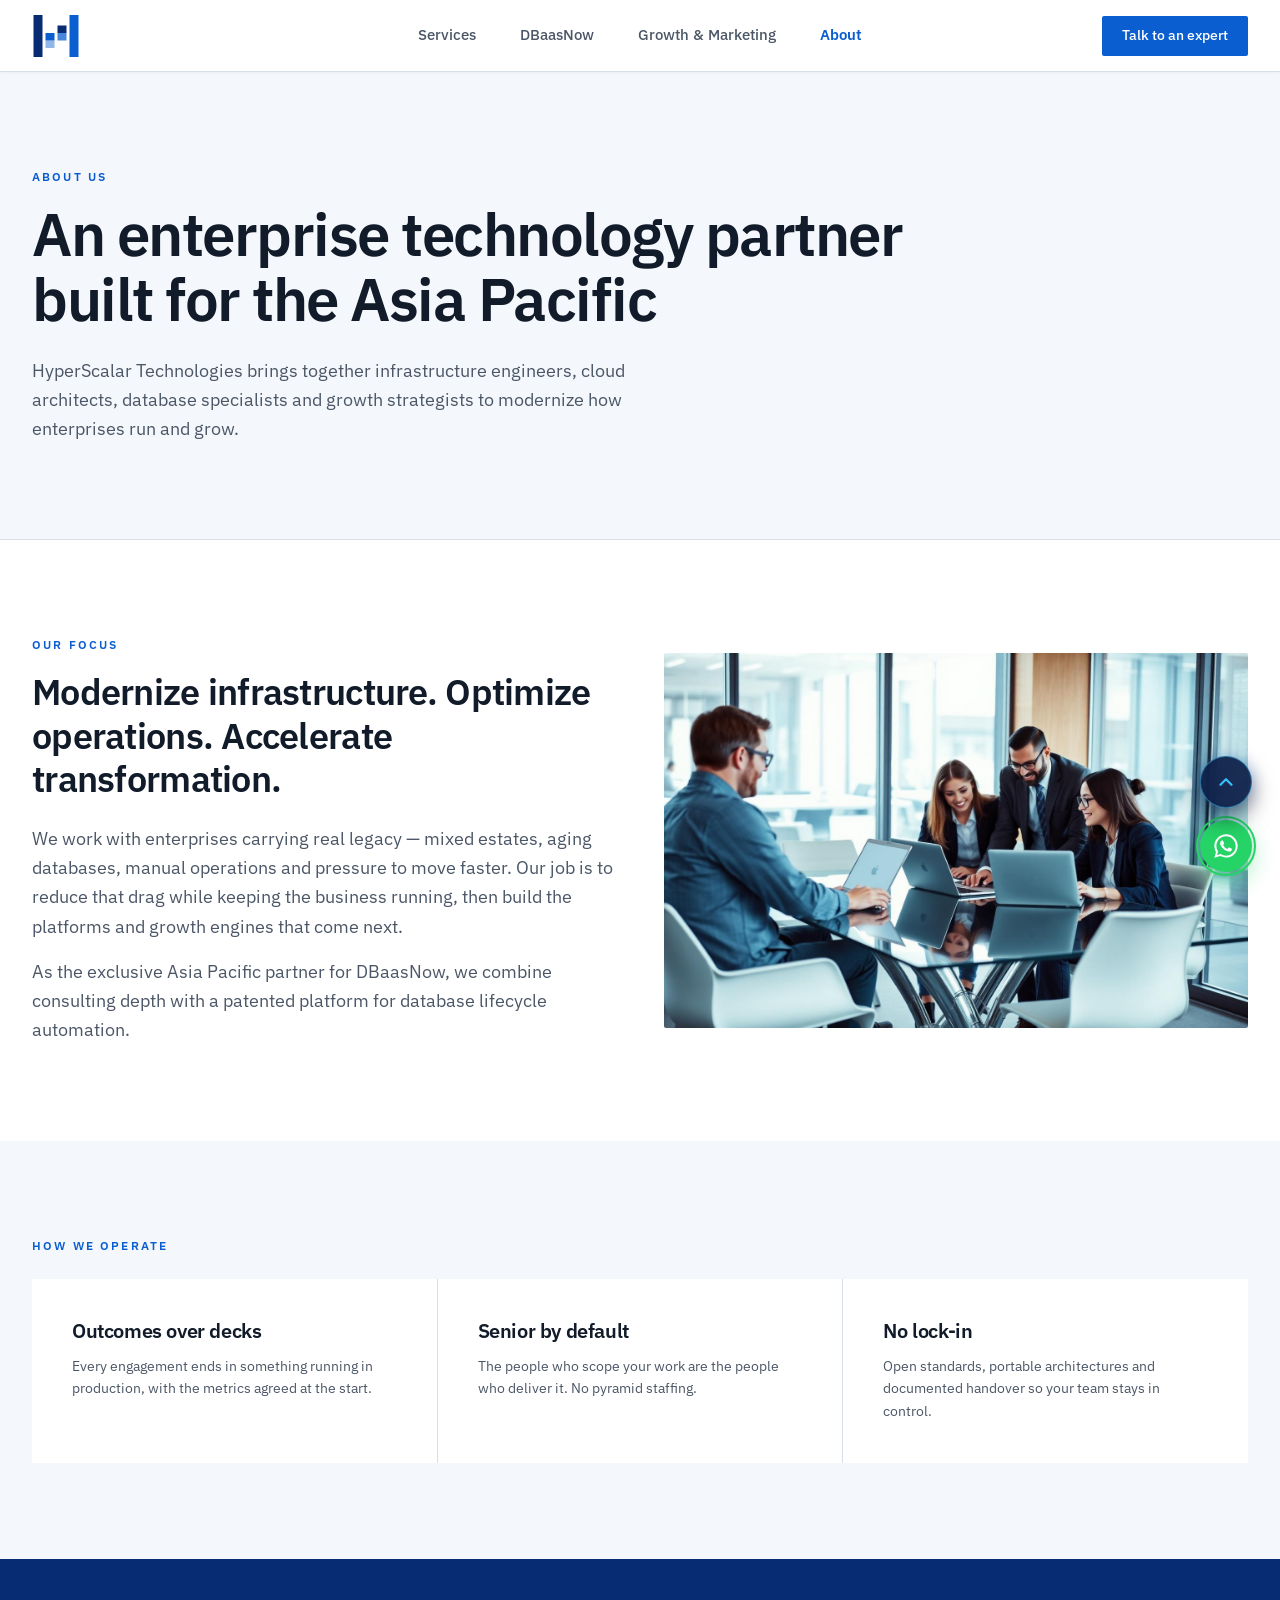
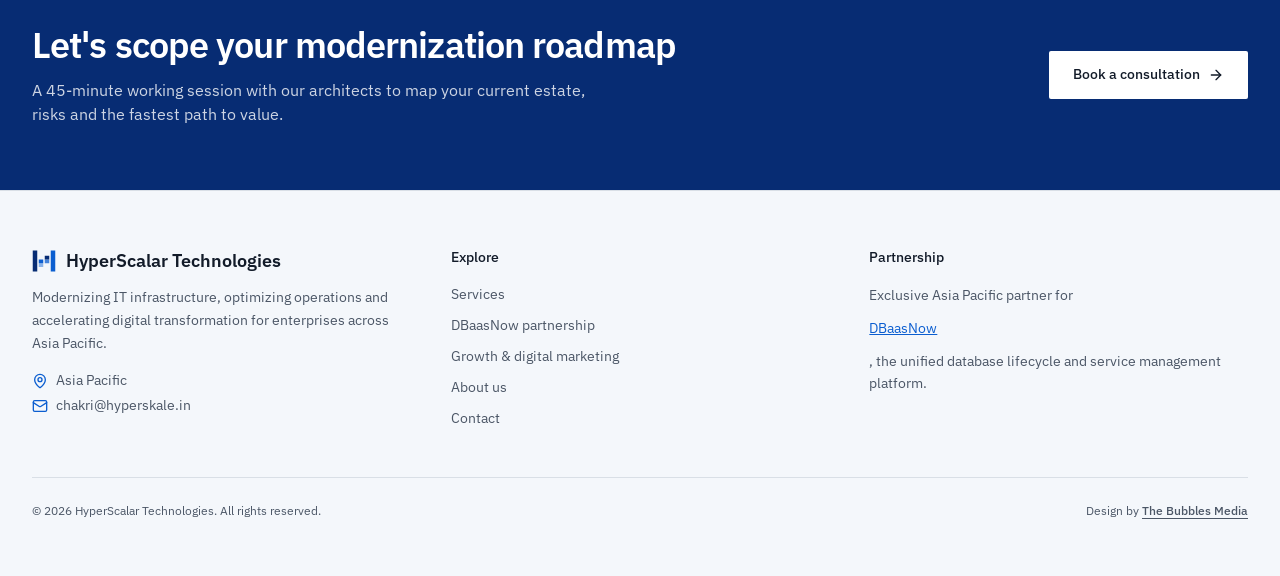
==== commit 6386aaad: "hvh" ====
--- a/about.html
+++ b/about.html
@@ -257,9 +257,37 @@
     </div>
   </footer>
 
+  <!-- Floating Quick Actions Dock (WhatsApp & Scroll-To-Top) -->
+  <div class="floating-actions-dock" role="region" aria-label="Floating quick actions">
+    <!-- WhatsApp Direct Chat Button -->
+    <a href="https://wa.me/918341823833?text=Hi%20HyperScalar%20Technologies%2C%20I%20would%20like%20to%20learn%20more%20about%20your%20services."
+      class="fab-btn fab-whatsapp"
+      target="_blank"
+      rel="noopener noreferrer"
+      aria-label="Chat with us on WhatsApp (+91 83418 23833)">
+      <span class="fab-whatsapp-pulse" aria-hidden="true"></span>
+      <svg xmlns="http://www.w3.org/2000/svg" width="28" height="28" viewBox="0 0 24 24" fill="currentColor" aria-hidden="true">
+        <path d="M12.031 2C6.51 2 2.031 6.478 2.031 11.997c0 1.84.5 3.565 1.373 5.053L2 22l5.12-1.344a9.93 9.93 0 0 0 4.911 1.282h.004c5.52 0 9.998-4.478 9.998-9.997 0-2.671-1.04-5.182-2.929-7.071A9.94 9.94 0 0 0 12.031 2zm0 18.257a8.27 8.27 0 0 1-4.218-1.154l-.302-.18-3.136.823.837-3.056-.197-.314a8.25 8.25 0 0 1-1.267-4.38c0-4.57 3.72-8.287 8.287-8.287 2.213 0 4.294.863 5.86 2.428a8.23 8.23 0 0 1 2.424 5.859c0 4.57-3.72 8.287-8.288 8.287zm4.542-6.198c-.249-.125-1.472-.726-1.7-.809-.228-.083-.394-.125-.56.125-.166.249-.644.809-.789.975-.145.166-.29.187-.539.062a6.786 6.786 0 0 1-2.001-1.233 7.488 7.488 0 0 1-1.385-1.724c-.145-.249-.015-.384.11-.508.112-.112.249-.29.373-.436.124-.145.166-.249.249-.415.083-.166.042-.311-.021-.436-.062-.125-.56-1.349-.768-1.847-.202-.486-.407-.42-.56-.428h-.477c-.166 0-.436.062-.664.311-.228.249-.871.851-.871 2.075 0 1.224.892 2.407 1.016 2.573.125.166 1.753 2.678 4.248 3.755.594.256 1.058.41 1.42.525.597.19 1.14.163 1.57.099.479-.071 1.472-.602 1.68-1.183.208-.581.208-1.079.145-1.183-.062-.104-.228-.166-.477-.29z"/>
+      </svg>
+      <span class="fab-tooltip">Chat with us</span>
+    </a>
+
+    <!-- Up Scrolled / Scroll to Top Button -->
+    <button type="button"
+      id="scrollTopBtn"
+      class="fab-btn fab-scroll-top"
+      aria-label="Scroll to top of page">
+      <svg xmlns="http://www.w3.org/2000/svg" width="22" height="22" viewBox="0 0 24 24" fill="none"
+        stroke="currentColor" stroke-width="2.5" stroke-linecap="round" stroke-linejoin="round"
+        class="lucide lucide-chevron-up" aria-hidden="true">
+        <path d="m18 15-6-6-6 6"/>
+      </svg>
+    </button>
+  </div>
+
   <!-- Scripts -->
   <script src="./assets/js/bootstrap.bundle.min.js" defer></script>
-  <script src="./assets/js/main.js" defer></script>
+  <script src="./assets/js/main.js?v=fab_1" defer></script>
   <script src="./assets/js/animations.js" defer></script>
 </body>
 
--- a/assets/css/style.css
+++ b/assets/css/style.css
@@ -617,15 +617,59 @@
    7. Page Sections & Specific Component Layouts
    -------------------------------------------------------------------------- */
 
-/* Hero Section */
+/* Hero Section — Architectural Grid (Boxes) Background */
 .hero-section {
   position: relative;
   overflow: hidden;
   border-bottom: 1px solid var(--color-border);
-  background-color: var(--color-background);
+  background-color: #f8fbff;
+}
+
+/* Ambient Radial Luminous Glow (Luminous azure atmosphere matching reference) */
+.hero-section::before {
+  content: '';
+  position: absolute;
+  inset: 0;
+  pointer-events: none;
+  z-index: 0;
+  background: 
+    radial-gradient(ellipse 80% 55% at 50% 10%, rgba(186, 230, 253, 0.6) 0%, rgba(224, 242, 254, 0.32) 40%, rgba(248, 251, 255, 0) 80%),
+    radial-gradient(circle at 10% 35%, rgba(219, 234, 254, 0.4) 0%, rgba(255, 255, 255, 0) 55%),
+    radial-gradient(circle at 90% 55%, rgba(224, 242, 254, 0.4) 0%, rgba(255, 255, 255, 0) 55%);
+}
+
+/* Technical Blueprint Grid Boxes (Crisp graph paper boxes matching reference) */
+.hero-section::after {
+  content: '';
+  position: absolute;
+  inset: 0;
+  pointer-events: none;
+  z-index: 0;
+  background-image:
+    linear-gradient(to right, rgba(14, 116, 224, 0.13) 1px, transparent 1px),
+    linear-gradient(to bottom, rgba(14, 116, 224, 0.13) 1px, transparent 1px);
+  background-size: 50px 50px;
+  background-position: center top;
+}
+
+@media (max-width: 767.98px) {
+  .hero-section::after {
+    background-size: 36px 36px;
+    background-image:
+      linear-gradient(to right, rgba(14, 116, 224, 0.14) 1px, transparent 1px),
+      linear-gradient(to bottom, rgba(14, 116, 224, 0.14) 1px, transparent 1px);
+  }
+
+  .hero-inner-grid {
+    gap: 2rem;
+    padding-top: 2.25rem;
+    padding-bottom: 2.5rem;
+  }
 }
 
 .hero-inner-grid {
+  position: relative;
+  z-index: 1;
   display: grid;
   align-items: center;
   gap: 3rem;
@@ -959,8 +1003,8 @@
   font-size: 0.68rem;
   font-weight: 700;
   color: #dbeafe;
-  letter-spacing: 0.05em;
-  text-transform: uppercase;
+  letter-spacing: 0.03em;
+  text-transform: none;
   white-space: nowrap;
   overflow: hidden;
   text-overflow: ellipsis;
@@ -1155,12 +1199,12 @@
   .cyber-hero-card {
     max-width: 100%;
     height: 480px;
-    padding: 1.25rem 0.85rem 1rem;
+    padding: 1.15rem 0.65rem 0.95rem;
     border-radius: 18px;
   }
 
   .cyber-cards-row {
-    gap: 0.65rem;
+    gap: 0.5rem;
   }
 
   .cyber-row-bottom {
@@ -1168,28 +1212,53 @@
   }
 
   .cyber-metric-card {
-    padding: 0.6rem 0.65rem;
-    gap: 0.55rem;
+    padding: 0.55rem 0.55rem;
+    gap: 0.45rem;
     border-radius: 12px;
+    min-width: 0;
   }
 
   .card-icon-box {
-    width: 34px;
-    height: 34px;
+    width: 30px;
+    height: 30px;
     border-radius: 8px;
+    flex-shrink: 0;
   }
 
   .card-icon-box svg {
-    width: 16px;
-    height: 16px;
+    width: 15px;
+    height: 15px;
+  }
+
+  .card-content {
+    min-width: 0;
+    flex: 1;
+  }
+
+  .card-label-row {
+    display: flex;
+    align-items: center;
+    gap: 0.3rem;
+    margin-bottom: 0.12rem;
+    min-width: 0;
   }
 
   .card-label {
-    font-size: 0.58rem;
+    font-family: var(--font-sans);
+    font-size: 0.62rem;
+    font-weight: 600;
+    color: #dbeafe;
+    letter-spacing: -0.01em;
+    text-transform: none;
+    white-space: nowrap;
+    overflow: visible;
+    text-overflow: clip;
+    line-height: 1.2;
   }
 
   .card-value {
-    font-size: 0.88rem;
+    font-size: 0.85rem;
+    line-height: 1.2;
   }
 
   .badge-inner-glass {
@@ -1222,11 +1291,11 @@
 @media (max-width: 420px) {
   .cyber-hero-card {
     height: 440px;
-    padding: 1rem 0.65rem 0.85rem;
+    padding: 0.95rem 0.45rem 0.85rem;
   }
 
   .cyber-cards-row {
-    gap: 0.45rem;
+    gap: 0.38rem;
   }
 
   .cyber-row-bottom {
@@ -1234,23 +1303,25 @@
   }
 
   .cyber-metric-card {
-    padding: 0.5rem 0.45rem;
-    gap: 0.4rem;
+    padding: 0.45rem 0.42rem;
+    gap: 0.35rem;
+    border-radius: 10px;
   }
 
   .card-icon-box {
-    width: 28px;
-    height: 28px;
+    width: 26px;
+    height: 26px;
     border-radius: 6px;
   }
 
   .card-icon-box svg {
-    width: 14px;
-    height: 14px;
+    width: 13px;
+    height: 13px;
   }
 
   .card-label {
-    font-size: 0.52rem;
+    font-size: 0.55rem;
+    letter-spacing: -0.015em;
   }
 
   .card-value {
@@ -1276,6 +1347,30 @@
   .cyber-tab-pill {
     padding: 0.32rem 0.72rem;
     font-size: 0.68rem;
+  }
+}
+
+@media (max-width: 350px) {
+  .cyber-hero-card {
+    padding: 0.85rem 0.35rem 0.75rem;
+  }
+
+  .cyber-metric-card {
+    padding: 0.4rem 0.35rem;
+    gap: 0.3rem;
+  }
+
+  .card-icon-box {
+    width: 24px;
+    height: 24px;
+  }
+
+  .card-label {
+    font-size: 0.49rem;
+  }
+
+  .card-value {
+    font-size: 0.72rem;
   }
 }
 
@@ -1315,6 +1410,15 @@
 .stat-item {
   background-color: var(--color-surface);
   padding: 2.5rem 1.5rem;
+  transition: transform 0.28s cubic-bezier(0.16, 1, 0.3, 1), box-shadow 0.28s ease, background-color 0.28s ease;
+  position: relative;
+  cursor: default;
+}
+
+.stat-item:hover {
+  background-color: #ffffff;
+  transform: translateY(-2px);
+  box-shadow: 0 12px 30px -8px rgba(11, 94, 208, 0.08), 0 4px 12px -2px rgba(18, 27, 41, 0.03);
 }
 
 .stat-number {
@@ -1322,6 +1426,26 @@
   font-weight: 600;
   color: var(--color-brand);
   line-height: 1;
+  font-variant-numeric: tabular-nums;
+  font-feature-settings: "tnum";
+  display: inline-block;
+  will-change: contents;
+  transition: transform 0.25s cubic-bezier(0.16, 1, 0.3, 1), color 0.2s ease;
+}
+
+.stat-item:hover .stat-number {
+  color: #1d7afc;
+}
+
+@keyframes statPop {
+  0% { transform: scale(1); }
+  50% { transform: scale(1.06); }
+  100% { transform: scale(1); }
+}
+
+.stat-number.stat-counted,
+.dbaas-stat-num.stat-counted {
+  animation: statPop 0.35s cubic-bezier(0.16, 1, 0.3, 1);
 }
 
 @media (min-width: 992px) {
@@ -1355,6 +1479,11 @@
   font-weight: 600;
   color: var(--color-brand-deep);
   line-height: 1;
+  font-variant-numeric: tabular-nums;
+  font-feature-settings: "tnum";
+  display: inline-block;
+  will-change: contents;
+  transition: transform 0.25s cubic-bezier(0.16, 1, 0.3, 1);
 }
 
 /* 1px Border Grid for Service Cards */
@@ -1459,6 +1588,359 @@
   color: var(--color-brand);
   font-weight: 500;
   flex-shrink: 0;
+}
+
+/* --------------------------------------------------------------------------
+   Engagement Model Section (Matches Reference Image)
+   -------------------------------------------------------------------------- */
+.engagement-section {
+  position: relative;
+  background-color: var(--color-background);
+  border-top: 1px solid var(--color-border);
+  border-bottom: 1px solid var(--color-border);
+}
+
+.engagement-header {
+  max-width: 48rem;
+  margin-bottom: 3.5rem;
+}
+
+.engagement-tag {
+  display: inline-flex;
+  align-items: center;
+  gap: 0.5rem;
+  font-size: 0.75rem;
+  font-weight: 600;
+  text-transform: uppercase;
+  letter-spacing: 0.16em;
+  color: var(--color-brand);
+  margin-bottom: 0.85rem;
+}
+
+.engagement-tag .tag-dash {
+  font-weight: 400;
+  color: var(--color-brand);
+}
+
+.engagement-heading {
+  font-size: 2.25rem;
+  line-height: 1.15;
+  font-weight: 600;
+  color: var(--color-ink);
+  letter-spacing: -0.025em;
+  margin-bottom: 1rem;
+}
+
+@media (min-width: 992px) {
+  .engagement-heading {
+    font-size: 3rem;
+  }
+}
+
+.heading-serif-italic {
+  font-family: 'Playfair Display', Georgia, 'Times New Roman', serif;
+  font-style: italic;
+  font-weight: 500;
+  color: #0284c7;
+  letter-spacing: -0.01em;
+}
+
+.engagement-lead {
+  font-size: 1rem;
+  line-height: 1.65;
+  color: var(--color-ink-soft);
+  max-width: 44rem;
+  margin: 0;
+}
+
+/* Desktop Horizontal Timeline Track */
+.engagement-timeline-wrapper {
+  position: relative;
+}
+
+.engagement-timeline-track {
+  display: none;
+}
+
+@media (min-width: 992px) {
+  .engagement-timeline-track {
+    display: grid;
+    grid-template-columns: repeat(4, 1fr);
+    position: relative;
+    margin-bottom: 2rem;
+    gap: 2rem;
+  }
+
+  .engagement-timeline-track::before {
+    content: '';
+    position: absolute;
+    top: 11px;
+    left: 11px;
+    right: 11px;
+    height: 2px;
+    background: linear-gradient(to right, #cbd5e1, #e2e8f0);
+    z-index: 0;
+  }
+
+  /* Animated glowing energy beam traveling along the timeline */
+  .engagement-timeline-track::after {
+    content: '';
+    position: absolute;
+    top: 10px;
+    left: 11px;
+    width: 140px;
+    height: 4px;
+    background: linear-gradient(90deg, transparent, rgba(56, 189, 248, 0.9), #0284c7, transparent);
+    border-radius: 9999px;
+    filter: drop-shadow(0 0 8px rgba(56, 189, 248, 0.9));
+    animation: timelineBeam 4s ease-in-out infinite;
+    z-index: 1;
+    pointer-events: none;
+  }
+
+  @keyframes timelineBeam {
+    0% { left: 0%; opacity: 0; }
+    15% { opacity: 1; }
+    85% { opacity: 1; }
+    100% { left: calc(100% - 140px); opacity: 0; }
+  }
+
+  .timeline-node {
+    position: relative;
+    display: inline-flex;
+    align-items: center;
+    gap: 0.75rem;
+    z-index: 2;
+    cursor: pointer;
+  }
+
+  .timeline-dot {
+    position: relative;
+    width: 24px;
+    height: 24px;
+    border-radius: 50%;
+    background-color: #ffffff;
+    border: 1.5px solid #cbd5e1;
+    display: inline-flex;
+    align-items: center;
+    justify-content: center;
+    box-shadow: 0 0 0 4px #ffffff;
+    transition: all 0.3s cubic-bezier(0.16, 1, 0.3, 1);
+  }
+
+  /* Rhythmic pulsing radar beacon ping */
+  .timeline-dot::after {
+    content: '';
+    position: absolute;
+    inset: -6px;
+    border-radius: 50%;
+    border: 1.5px solid rgba(2, 132, 199, 0.4);
+    animation: dotPing 3.2s cubic-bezier(0, 0, 0.2, 1) infinite;
+    pointer-events: none;
+  }
+
+  .timeline-node[data-step="1"] .timeline-dot::after { animation-delay: 0s; }
+  .timeline-node[data-step="2"] .timeline-dot::after { animation-delay: 0.8s; }
+  .timeline-node[data-step="3"] .timeline-dot::after { animation-delay: 1.6s; }
+  .timeline-node[data-step="4"] .timeline-dot::after { animation-delay: 2.4s; }
+
+  @keyframes dotPing {
+    0% { transform: scale(0.85); opacity: 0.85; }
+    70%, 100% { transform: scale(1.65); opacity: 0; }
+  }
+
+  .timeline-node.is-active .timeline-dot,
+  .timeline-node:hover .timeline-dot {
+    border-color: #0284c7;
+    transform: scale(1.15);
+    box-shadow: 0 0 0 4px #ffffff, 0 0 16px rgba(2, 132, 199, 0.5);
+  }
+
+  .timeline-dot .dot-core {
+    width: 7px;
+    height: 7px;
+    border-radius: 50%;
+    background-color: #0284c7;
+    transition: transform 0.25s ease;
+  }
+
+  .timeline-node:hover .dot-core,
+  .timeline-node.is-active .dot-core {
+    transform: scale(1.2);
+  }
+
+  .timeline-watermark {
+    font-family: 'Playfair Display', Georgia, serif;
+    font-style: italic;
+    font-size: 2.125rem;
+    line-height: 1;
+    font-weight: 400;
+    color: #cbd5e1;
+    user-select: none;
+    transition: color 0.3s ease, transform 0.3s ease, text-shadow 0.3s ease;
+  }
+
+  .timeline-node:hover .timeline-watermark,
+  .timeline-node.is-active .timeline-watermark {
+    color: #0284c7;
+    transform: scale(1.06);
+    text-shadow: 0 0 14px rgba(2, 132, 199, 0.25);
+  }
+}
+
+/* 4 Phase Cards Grid */
+.engagement-grid {
+  display: grid;
+  grid-template-columns: 1fr;
+  gap: 2rem;
+}
+
+@media (min-width: 768px) {
+  .engagement-grid {
+    grid-template-columns: repeat(2, 1fr);
+    gap: 2.5rem 2rem;
+  }
+}
+
+@media (min-width: 992px) {
+  .engagement-grid {
+    grid-template-columns: repeat(4, 1fr);
+    gap: 2rem;
+  }
+}
+
+.engagement-phase-card {
+  display: flex;
+  flex-direction: column;
+  justify-content: space-between;
+  position: relative;
+  padding: 1.25rem 1rem;
+  border-radius: 8px;
+  border: 1px solid transparent;
+  transition: all 0.3s cubic-bezier(0.16, 1, 0.3, 1);
+}
+
+.engagement-phase-card:hover,
+.engagement-phase-card.is-active {
+  transform: translateY(-5px);
+  background-color: #ffffff;
+  border-color: rgba(14, 116, 224, 0.15);
+  box-shadow: 0 16px 36px -10px rgba(11, 94, 208, 0.1), 0 4px 12px -2px rgba(18, 27, 41, 0.03);
+}
+
+.engagement-phase-card:hover .phase-title,
+.engagement-phase-card.is-active .phase-title {
+  color: #0b5ed0;
+}
+
+.phase-header {
+  display: flex;
+  align-items: center;
+  justify-content: space-between;
+  gap: 0.75rem;
+  margin-bottom: 1.25rem;
+}
+
+.phase-step-tag {
+  display: inline-flex;
+  align-items: center;
+  justify-content: center;
+  font-family: 'Playfair Display', Georgia, serif;
+  font-style: italic;
+  font-size: 0.9375rem;
+  font-weight: 600;
+  color: #0284c7;
+  background-color: rgba(2, 132, 199, 0.08);
+  width: 28px;
+  height: 28px;
+  border-radius: 50%;
+  flex-shrink: 0;
+}
+
+@media (min-width: 992px) {
+  .phase-step-tag {
+    display: none !important;
+  }
+}
+
+.phase-title {
+  font-size: 1.25rem;
+  font-weight: 600;
+  color: var(--color-ink);
+  margin: 0;
+  letter-spacing: -0.015em;
+  transition: color 0.25s ease;
+}
+
+.phase-badge {
+  display: inline-flex;
+  align-items: center;
+  padding: 0.25rem 0.65rem;
+  background-color: #f1f5f9;
+  color: #475569;
+  border-radius: 9999px;
+  font-size: 0.6875rem;
+  font-weight: 600;
+  letter-spacing: 0.05em;
+  text-transform: uppercase;
+  white-space: nowrap;
+}
+
+.phase-badge-ongoing {
+  background-color: rgba(14, 116, 224, 0.08);
+  color: #0284c7;
+}
+
+.phase-bullets {
+  list-style: none;
+  padding: 0;
+  margin: 0 0 2rem 0;
+  display: flex;
+  flex-direction: column;
+  gap: 0.75rem;
+  flex-grow: 1;
+}
+
+.phase-bullets li {
+  position: relative;
+  padding-left: 1.15rem;
+  font-size: 0.875rem;
+  line-height: 1.5;
+  color: var(--color-ink-soft);
+}
+
+.phase-bullets li::before {
+  content: '';
+  position: absolute;
+  left: 0;
+  top: 0.45em;
+  width: 5px;
+  height: 5px;
+  border-radius: 50%;
+  background-color: #0284c7;
+}
+
+.phase-deliverable {
+  border-top: 1px solid var(--color-border);
+  padding-top: 1.25rem;
+}
+
+.deliverable-label {
+  display: block;
+  font-size: 0.6875rem;
+  font-weight: 600;
+  text-transform: uppercase;
+  letter-spacing: 0.09em;
+  color: #94a3b8;
+  margin-bottom: 0.35rem;
+}
+
+.deliverable-text {
+  font-size: 0.875rem;
+  font-weight: 600;
+  color: var(--color-ink);
+  line-height: 1.4;
+  margin: 0;
 }
 
 /* Section Padding */
@@ -1989,3 +2471,185 @@
     scroll-behavior: auto !important;
   }
 }
+
+/* --------------------------------------------------------------------------
+   11. Floating Actions Dock (WhatsApp & Scroll-To-Top)
+   -------------------------------------------------------------------------- */
+.floating-actions-dock {
+  position: fixed;
+  bottom: 1.75rem;
+  right: 1.75rem;
+  z-index: 990;
+  display: flex;
+  flex-direction: column-reverse;
+  align-items: center;
+  gap: 0.75rem;
+  pointer-events: none;
+}
+
+/* Shared Floating Action Button Style */
+.fab-btn {
+  pointer-events: auto;
+  width: 52px;
+  height: 52px;
+  border-radius: 50%;
+  display: flex;
+  align-items: center;
+  justify-content: center;
+  border: none;
+  cursor: pointer;
+  text-decoration: none;
+  position: relative;
+  transition: transform 0.28s cubic-bezier(0.16, 1, 0.3, 1),
+              box-shadow 0.28s ease,
+              background-color 0.25s ease,
+              opacity 0.28s ease,
+              visibility 0.28s ease;
+  user-select: none;
+  -webkit-user-select: none;
+}
+
+/* WhatsApp Floating Button */
+.fab-whatsapp {
+  background: #25d366;
+  color: #ffffff;
+  box-shadow: 
+    0 10px 24px rgba(37, 211, 102, 0.4),
+    0 2px 6px rgba(0, 0, 0, 0.16);
+}
+
+.fab-whatsapp:hover {
+  background: #22bf5b;
+  color: #ffffff;
+  transform: translateY(-3px) scale(1.06);
+  box-shadow: 
+    0 14px 30px rgba(37, 211, 102, 0.55),
+    0 4px 10px rgba(0, 0, 0, 0.22);
+}
+
+.fab-whatsapp:focus-visible {
+  outline: 3px solid #25d366;
+  outline-offset: 3px;
+}
+
+.fab-whatsapp:active {
+  transform: translateY(0) scale(0.96);
+}
+
+/* Tooltip on Desktop Hover */
+.fab-tooltip {
+  position: absolute;
+  right: calc(100% + 12px);
+  background: rgba(6, 24, 66, 0.94);
+  backdrop-filter: blur(8px);
+  -webkit-backdrop-filter: blur(8px);
+  color: #ffffff;
+  font-family: var(--font-sans);
+  font-size: 0.76rem;
+  font-weight: 600;
+  white-space: nowrap;
+  padding: 0.4rem 0.75rem;
+  border-radius: 8px;
+  border: 1px solid rgba(56, 189, 248, 0.35);
+  box-shadow: 0 6px 18px rgba(2, 6, 23, 0.4);
+  pointer-events: none;
+  opacity: 0;
+  transform: translateX(6px);
+  transition: opacity 0.2s ease, transform 0.2s ease;
+}
+
+.fab-tooltip::after {
+  content: '';
+  position: absolute;
+  top: 50%;
+  left: 100%;
+  transform: translateY(-50%);
+  border-width: 5px;
+  border-style: solid;
+  border-color: transparent transparent transparent rgba(6, 24, 66, 0.94);
+}
+
+.fab-whatsapp:hover .fab-tooltip {
+  opacity: 1;
+  transform: translateX(0);
+}
+
+/* WhatsApp Soft Pulse Ripple Effect */
+.fab-whatsapp-pulse {
+  position: absolute;
+  inset: -4px;
+  border-radius: 50%;
+  border: 2px solid #25d366;
+  animation: waPulseRipple 2.4s cubic-bezier(0, 0, 0.2, 1) infinite;
+  pointer-events: none;
+}
+
+@keyframes waPulseRipple {
+  0% { transform: scale(1); opacity: 0.85; }
+  70% { transform: scale(1.42); opacity: 0; }
+  100% { transform: scale(1.42); opacity: 0; }
+}
+
+/* Scroll-To-Top Button */
+.fab-scroll-top {
+  background: rgba(6, 24, 66, 0.9);
+  backdrop-filter: blur(12px);
+  -webkit-backdrop-filter: blur(12px);
+  color: #38bdf8;
+  border: 1.5px solid rgba(56, 189, 248, 0.45);
+  box-shadow: 
+    0 10px 22px rgba(2, 6, 23, 0.55),
+    0 0 16px rgba(29, 122, 252, 0.25);
+  opacity: 0;
+  visibility: hidden;
+  pointer-events: none;
+  transform: translateY(12px) scale(0.85);
+}
+
+.fab-scroll-top.is-visible {
+  opacity: 1;
+  visibility: visible;
+  pointer-events: auto;
+  transform: translateY(0) scale(1);
+}
+
+.fab-scroll-top:hover {
+  background: rgba(13, 71, 161, 0.95);
+  color: #ffffff;
+  border-color: #38bdf8;
+  transform: translateY(-3px) scale(1.06);
+  box-shadow: 
+    0 14px 28px rgba(2, 6, 23, 0.7),
+    0 0 22px rgba(56, 189, 248, 0.55);
+}
+
+.fab-scroll-top:focus-visible {
+  outline: 3px solid #38bdf8;
+  outline-offset: 3px;
+}
+
+.fab-scroll-top:active {
+  transform: translateY(0) scale(0.96);
+}
+
+/* Mobile Responsiveness for Floating Dock */
+@media (max-width: 767.98px) {
+  .floating-actions-dock {
+    bottom: 1.25rem;
+    right: 1.15rem;
+    gap: 0.65rem;
+  }
+
+  .fab-btn {
+    width: 48px;
+    height: 48px;
+  }
+
+  .fab-tooltip {
+    display: none; /* Disable tooltip on touch screens */
+  }
+
+  .fab-whatsapp-pulse {
+    inset: -3px;
+  }
+}
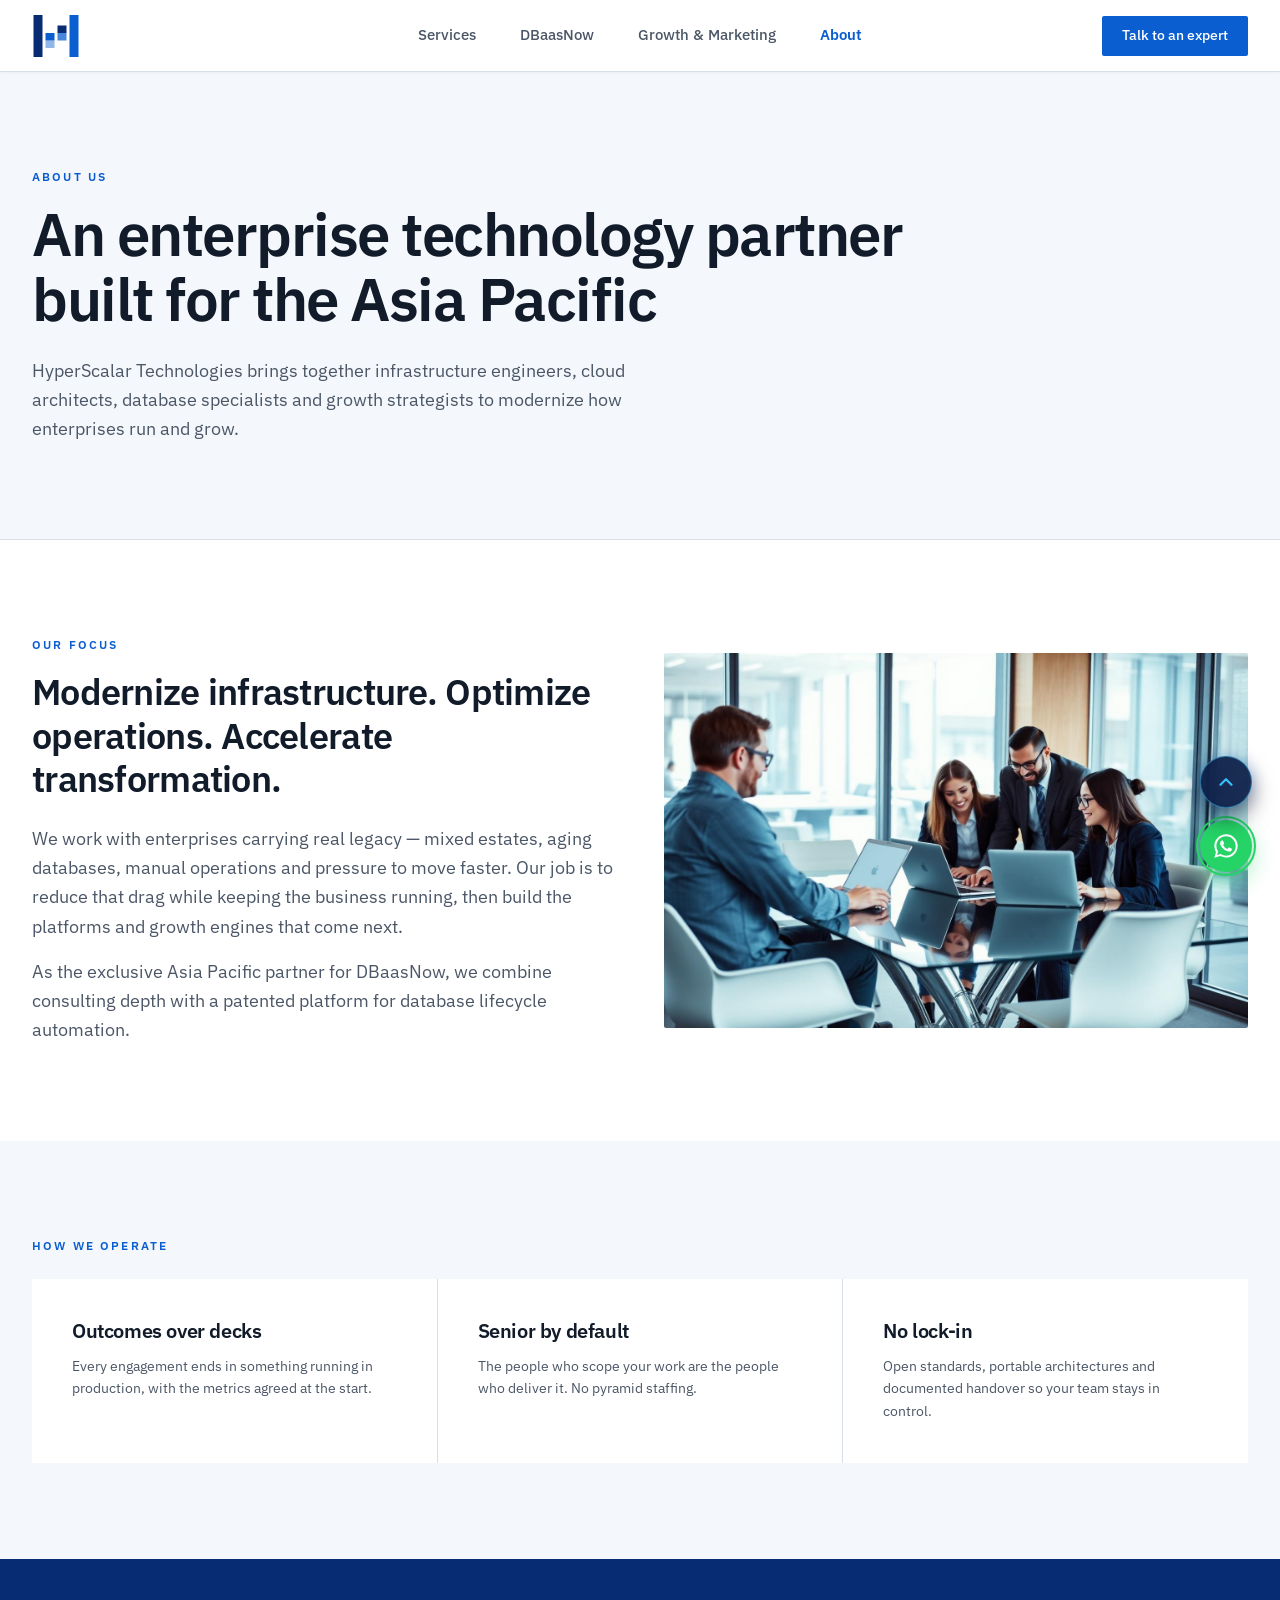
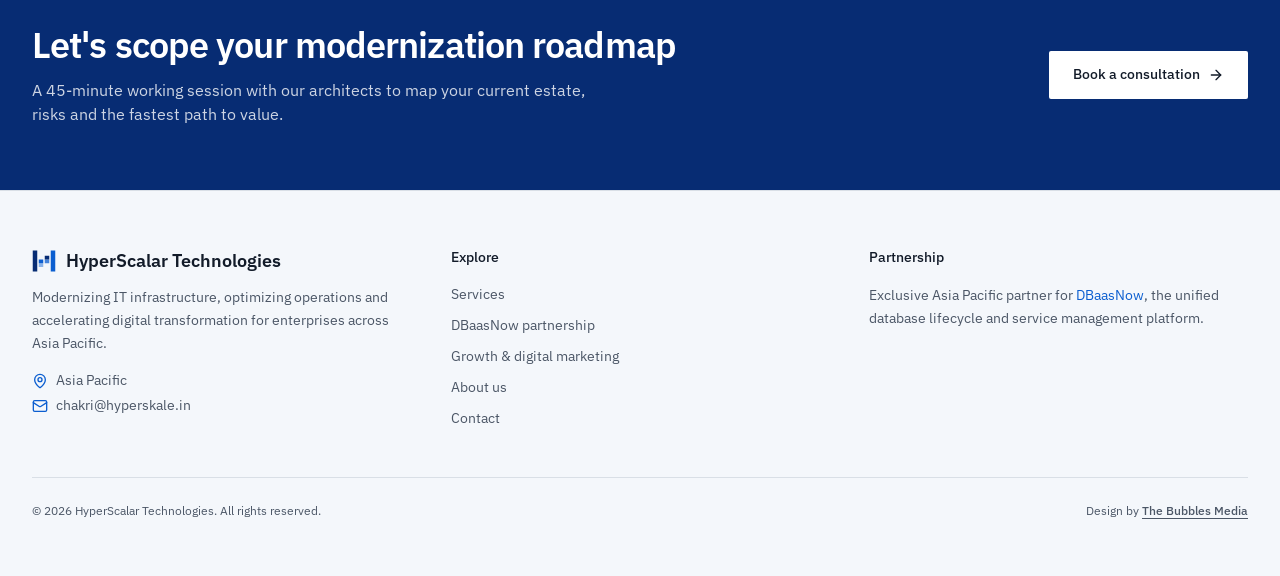
==== commit 570108aa: "h" ====
--- a/about.html
+++ b/about.html
@@ -2,8 +2,27 @@
 <html lang="en">
 
 <head>
+  <!-- Google Tag Manager -->
+  <script>(function(w,d,s,l,i){w[l]=w[l]||[];w[l].push({'gtm.start':
+  new Date().getTime(),event:'gtm.js'});var f=d.getElementsByTagName(s)[0],
+  j=d.createElement(s),dl=l!='dataLayer'?'&l='+l:'';j.async=true;j.src=
+  'https://www.googletagmanager.com/gtm.js?id='+i+dl;f.parentNode.insertBefore(j,f);
+  })(window,document,'script','dataLayer','GTM-PN576P2M');</script>
+  <!-- End Google Tag Manager -->
+
+  <!-- Google tag (gtag.js) -->
+  <script async src="https://www.googletagmanager.com/gtag/js?id=G-T5CRFQL74B"></script>
+  <script>
+    window.dataLayer = window.dataLayer || [];
+    function gtag(){dataLayer.push(arguments);}
+    gtag('js', new Date());
+
+    gtag('config', 'G-T5CRFQL74B');
+  </script>
+
   <meta charset="utf-8" />
   <meta name="viewport" content="width=device-width, initial-scale=1" />
+  <meta name="google-site-verification" content="nQ6vmei-OahR8IhgZ37lwxBaeO1FhGrLLNy7FiWKjac" />
   <title>About — HyperScalar Technologies</title>
   <meta name="description"
     content="HyperScalar Technologies is an enterprise technology firm modernizing IT infrastructure, operations and data platforms across the Asia Pacific region." />
@@ -41,7 +60,7 @@
 
   <!-- Stylesheets -->
   <link rel="stylesheet" href="./assets/css/bootstrap.min.css" />
-  <link rel="stylesheet" href="./assets/css/style.css" />
+  <link rel="stylesheet" href="./assets/css/style.css?v=fab_2" />
   <link rel="stylesheet" href="./assets/css/responsive.css" />
 
   <!-- Structured Data JSON-LD (AEO & GEO optimized) -->
@@ -61,6 +80,11 @@
 </head>
 
 <body>
+  <!-- Google Tag Manager (noscript) -->
+  <noscript><iframe src="https://www.googletagmanager.com/ns.html?id=GTM-PN576P2M"
+  height="0" width="0" style="display:none;visibility:hidden"></iframe></noscript>
+  <!-- End Google Tag Manager (noscript) -->
+
   <!-- Header -->
   <header class="site-header">
     <div class="site-container">
@@ -243,10 +267,7 @@
         </div>
         <div>
           <p class="footer-col-title">Partnership</p>
-          <p class="footer-nav-list" style="line-height:1.625;">Exclusive Asia Pacific partner for <a
-              href="https://dbaasnow.com/welcome/" target="_blank" rel="noreferrer"
-              style="color:var(--color-brand);text-decoration:underline;">DBaasNow</a>, the unified database lifecycle
-            and service management platform.</p>
+          <p class="footer-text">Exclusive Asia Pacific partner for <a href="https://dbaasnow.com/welcome/" target="_blank" rel="noopener noreferrer">DBaasNow</a>, the unified database lifecycle and service management platform.</p>
         </div>
       </div>
       <div class="footer-bottom-bar">
--- a/assets/css/style.css
+++ b/assets/css/style.css
@@ -2208,6 +2208,23 @@
   color: var(--color-brand);
 }
 
+.footer-text {
+  margin-top: 1rem;
+  font-size: 0.875rem;
+  color: var(--color-ink-soft);
+  line-height: 1.625;
+}
+
+.footer-text a {
+  color: var(--color-brand);
+  text-decoration: none;
+  transition: color var(--transition-fast);
+}
+
+.footer-text a:hover {
+  text-decoration: underline;
+}
+
 .footer-bottom-bar {
   margin-top: 3rem;
   border-top: 1px solid var(--color-border);
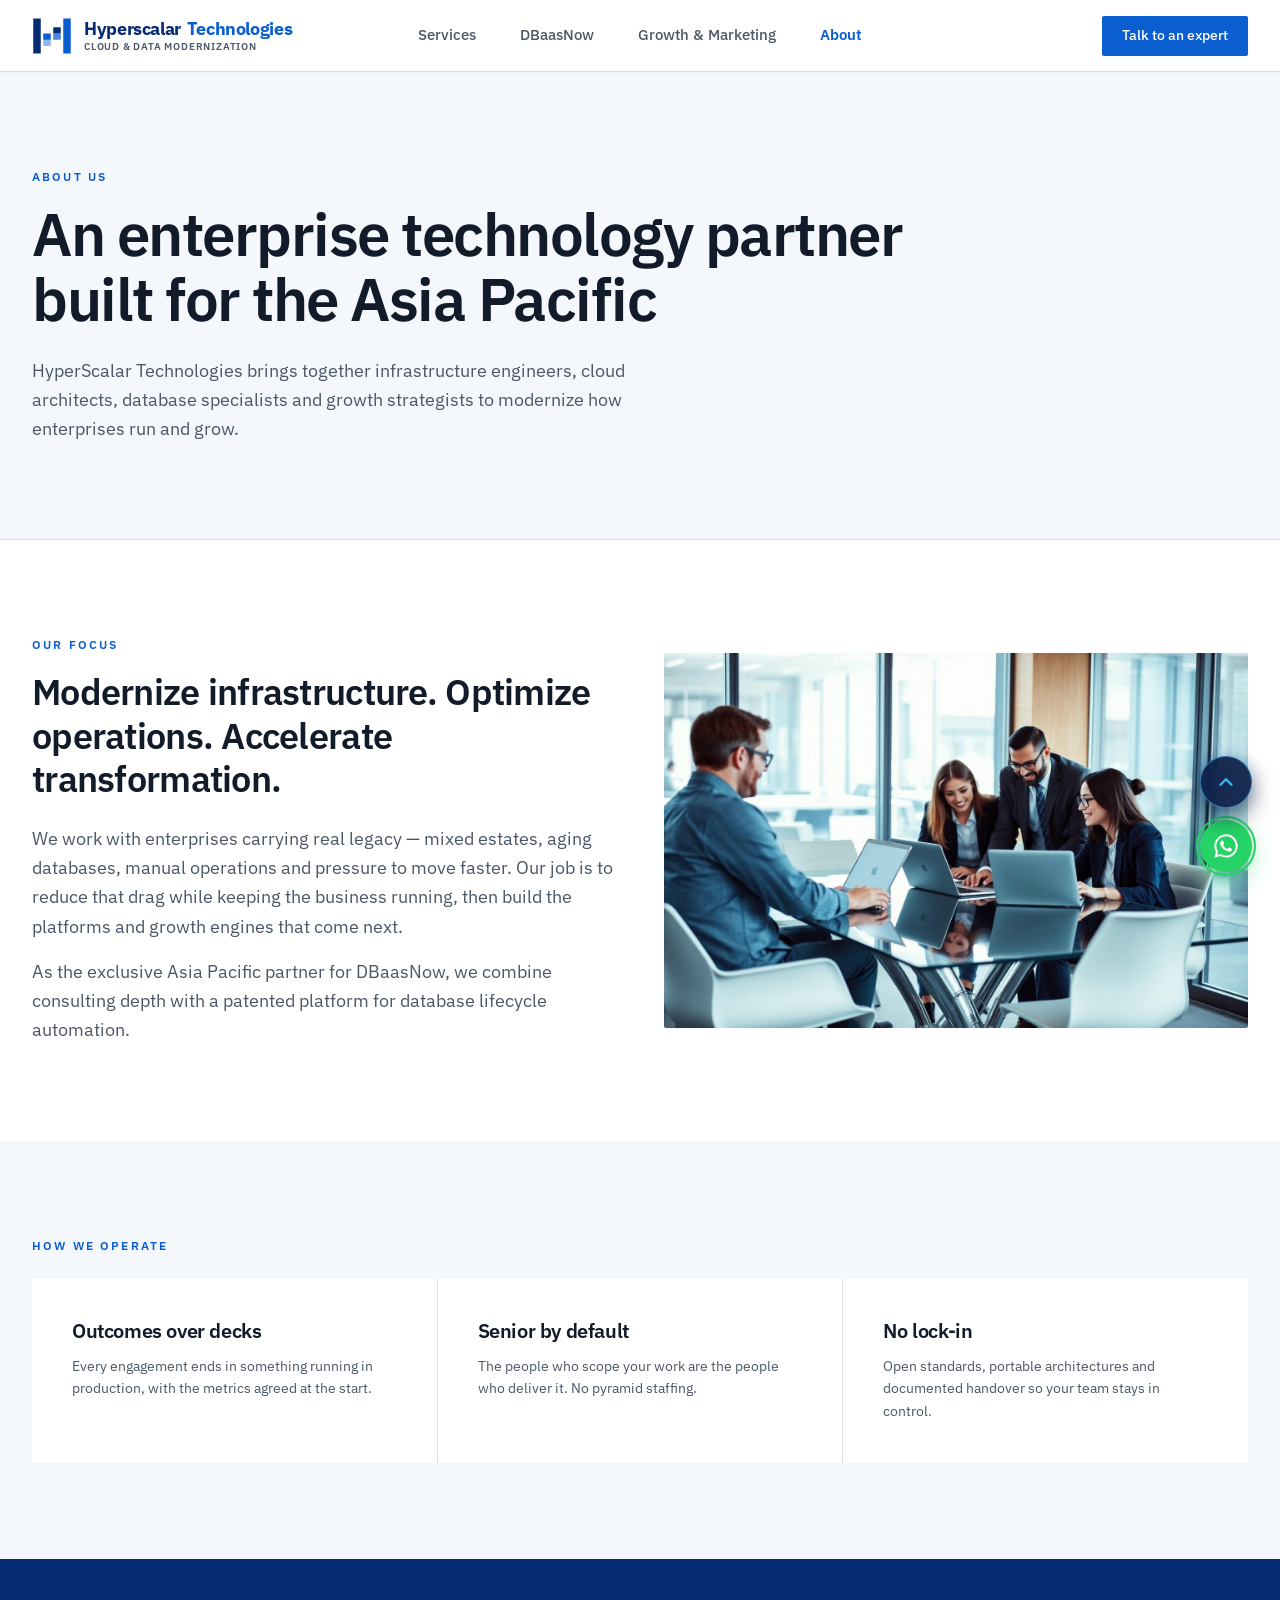
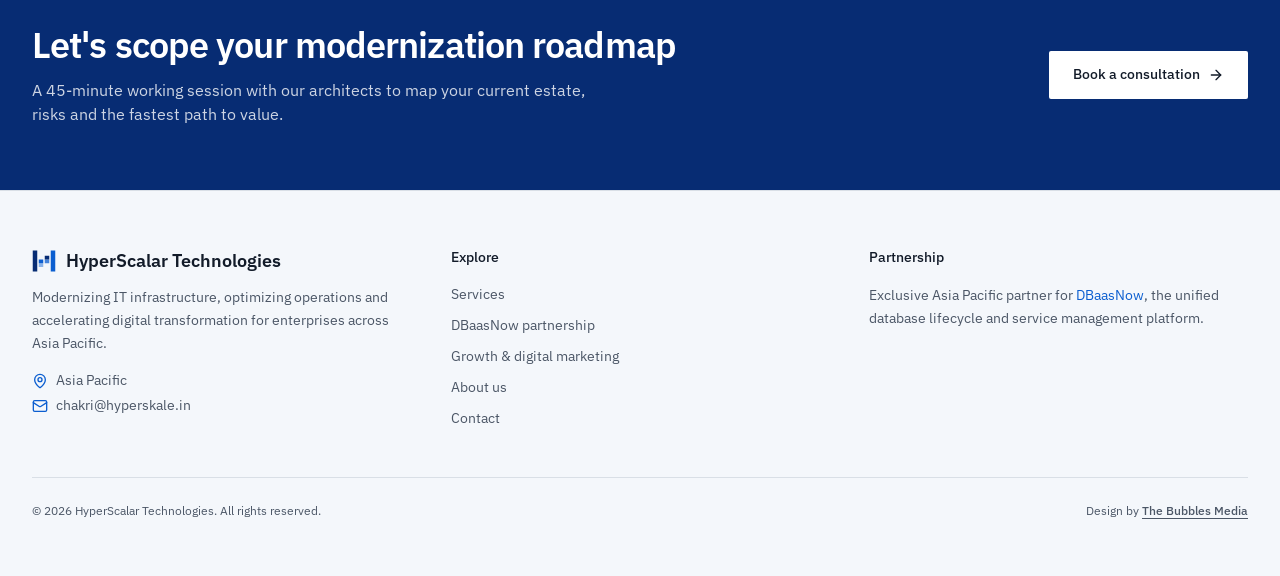
==== commit dcb9d710: "gc" ====
--- a/about.html
+++ b/about.html
@@ -88,9 +88,9 @@
   <!-- Header -->
   <header class="site-header">
     <div class="site-container">
-      <a class="brand-logo-link" href="/" aria-label="HyperScalar Technologies">
-        <svg viewBox="0 0 32 32" width="48" height="48" style="width:48px;height:48px;flex-shrink:0;" class="logo-svg"
-          role="img" aria-label="HyperScalar Technologies" xmlns="http://www.w3.org/2000/svg">
+      <a class="brand-logo-link" href="/" aria-label="Hyperscalar Technologies">
+        <svg viewBox="0 0 32 32" width="40" height="40" style="width:40px;height:40px;flex-shrink:0;" class="logo-svg"
+          role="img" aria-label="Hyperscalar Technologies" xmlns="http://www.w3.org/2000/svg">
           <rect x="1" y="2" width="6" height="28" fill="#072c73" class="fill-brand-deep"></rect>
           <rect x="25" y="2" width="6" height="28" fill="#0b5ed0" class="fill-brand"></rect>
           <rect x="9" y="19" width="6" height="5" fill="#0b5ed0" class="fill-brand" opacity="0.45"></rect>
@@ -98,6 +98,13 @@
           <rect x="9" y="14" width="6" height="5" fill="#0b5ed0" class="fill-brand"></rect>
           <rect x="17" y="9" width="6" height="5" fill="#072c73" class="fill-brand-deep"></rect>
         </svg>
+        <span class="brand-text-wrap">
+          <span class="brand-name">
+            <span class="brand-name-deep">Hyperscalar</span>
+            <span class="brand-name-brand">Technologies</span>
+          </span>
+          <span class="brand-tagline">Cloud &amp; Data Modernization</span>
+        </span>
       </a>
       <nav class="desktop-nav" aria-label="Main Navigation">
         <a href="/services" class="nav-link-custom">Services</a>
--- a/assets/css/style.css
+++ b/assets/css/style.css
@@ -224,15 +224,17 @@
 .brand-logo-link {
   display: inline-flex;
   align-items: center;
+  gap: 0.75rem;
   color: var(--color-ink);
   text-decoration: none;
-  line-height: 1;
+  line-height: 1.2;
   transition: opacity var(--transition-fast);
   justify-self: start;
 }
 
 .brand-logo-link:hover {
-  opacity: 0.85;
+  opacity: 0.92;
+  text-decoration: none;
 }
 
 .brand-logo-link .logo-subtitle {
@@ -241,8 +243,8 @@
 }
 
 .logo-svg {
-  width: 48px;
-  height: 48px;
+  width: 40px;
+  height: 40px;
   flex-shrink: 0;
   display: block;
   transition: transform var(--transition-fast);
@@ -250,6 +252,72 @@
 
 .brand-logo-link:hover .logo-svg {
   transform: scale(1.05);
+}
+
+.brand-text-wrap {
+  display: inline-flex;
+  flex-direction: column;
+  justify-content: center;
+  gap: 0.125rem;
+  text-decoration: none;
+}
+
+.brand-name {
+  font-size: 1.125rem;
+  font-weight: 700;
+  line-height: 1.15;
+  letter-spacing: -0.02em;
+  display: flex;
+  align-items: baseline;
+  gap: 0.35rem;
+  white-space: nowrap;
+}
+
+.brand-name-deep {
+  color: var(--color-brand-deep);
+  transition: color var(--transition-fast);
+}
+
+.brand-name-brand {
+  color: var(--color-brand);
+  transition: color var(--transition-fast);
+}
+
+.brand-tagline {
+  font-size: 0.625rem;
+  font-weight: 600;
+  letter-spacing: 0.08em;
+  text-transform: uppercase;
+  color: var(--color-ink-soft);
+  line-height: 1;
+}
+
+.brand-logo-link:hover .brand-name-deep {
+  color: var(--color-brand);
+}
+
+@media (max-width: 1024px) {
+  .desktop-nav {
+    gap: 1.25rem;
+  }
+}
+
+@media (max-width: 480px) {
+  .brand-logo-link {
+    gap: 0.5rem;
+  }
+  .logo-svg {
+    width: 36px;
+    height: 36px;
+  }
+  .brand-name {
+    font-size: 0.95rem;
+    gap: 0.25rem;
+  }
+  .brand-tagline {
+    font-size: 0.5625rem;
+    letter-spacing: 0.05em;
+  }
 }
 
 .fill-brand {
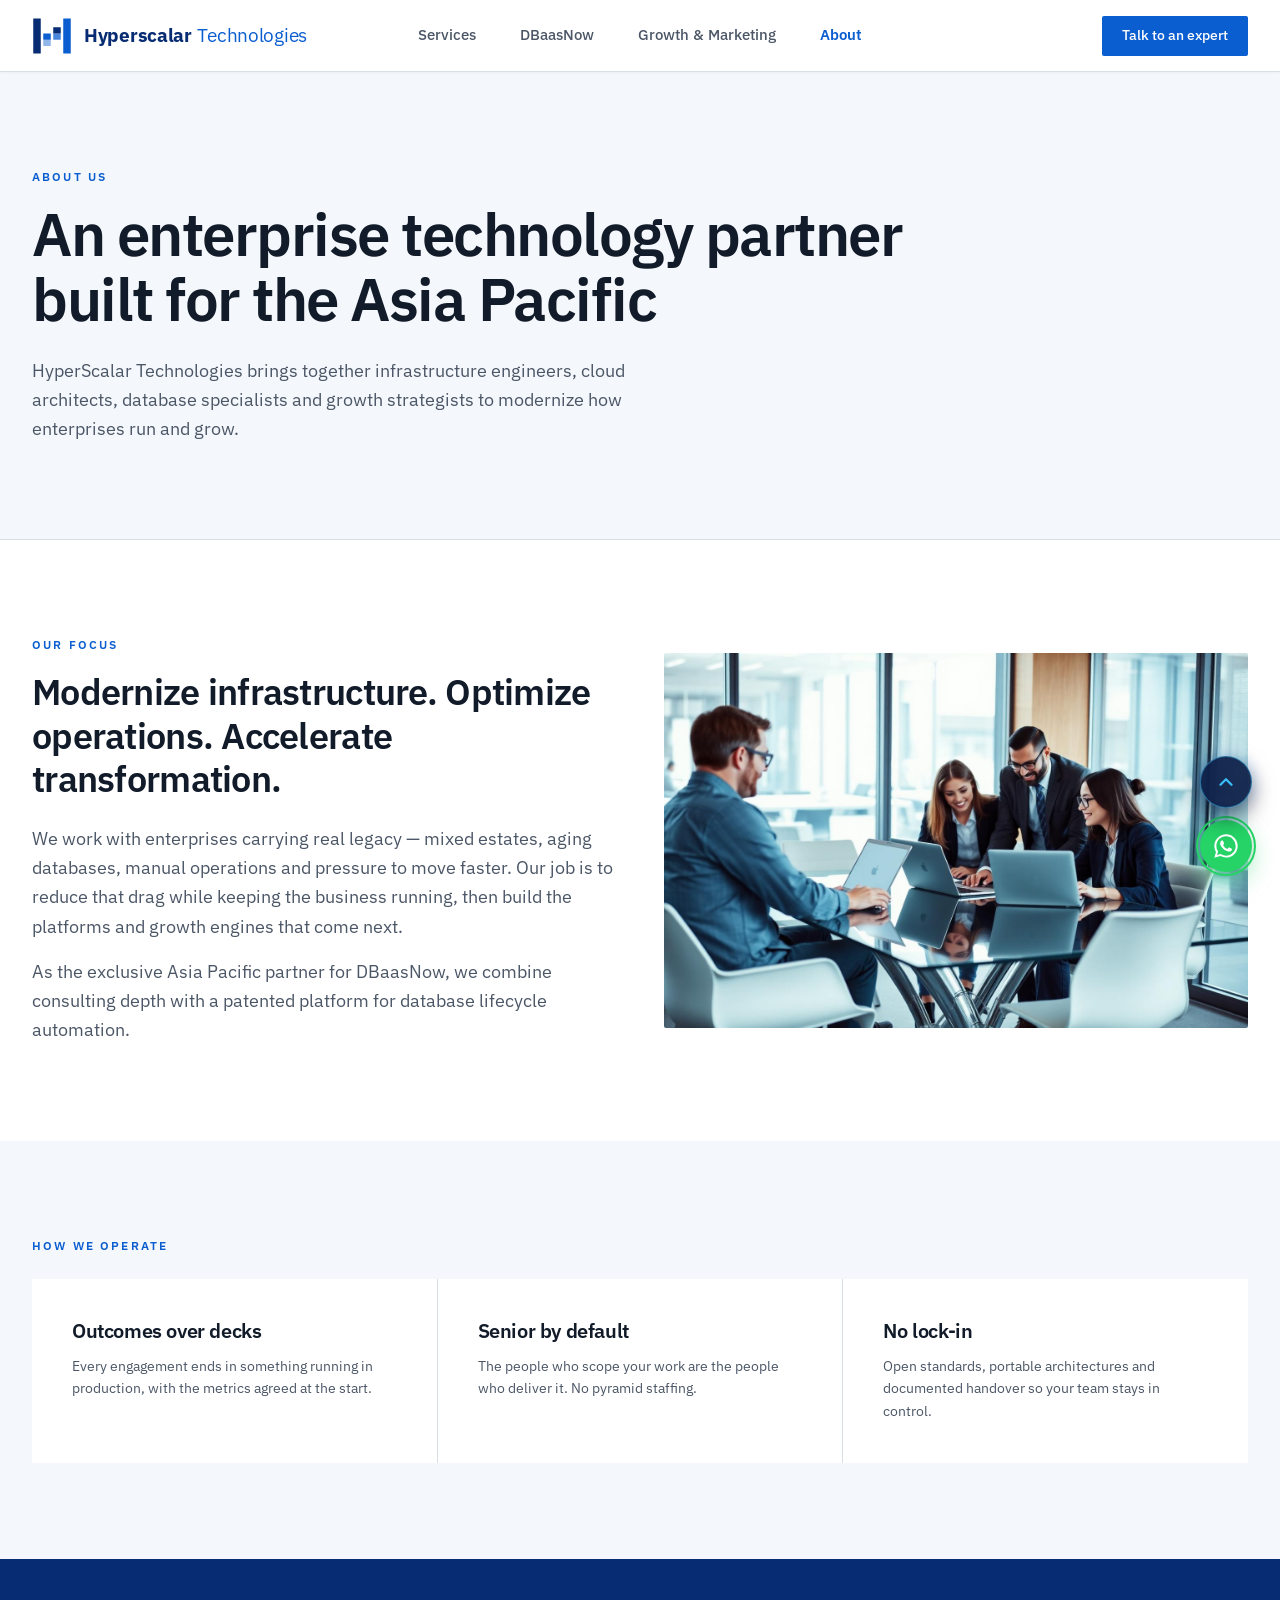
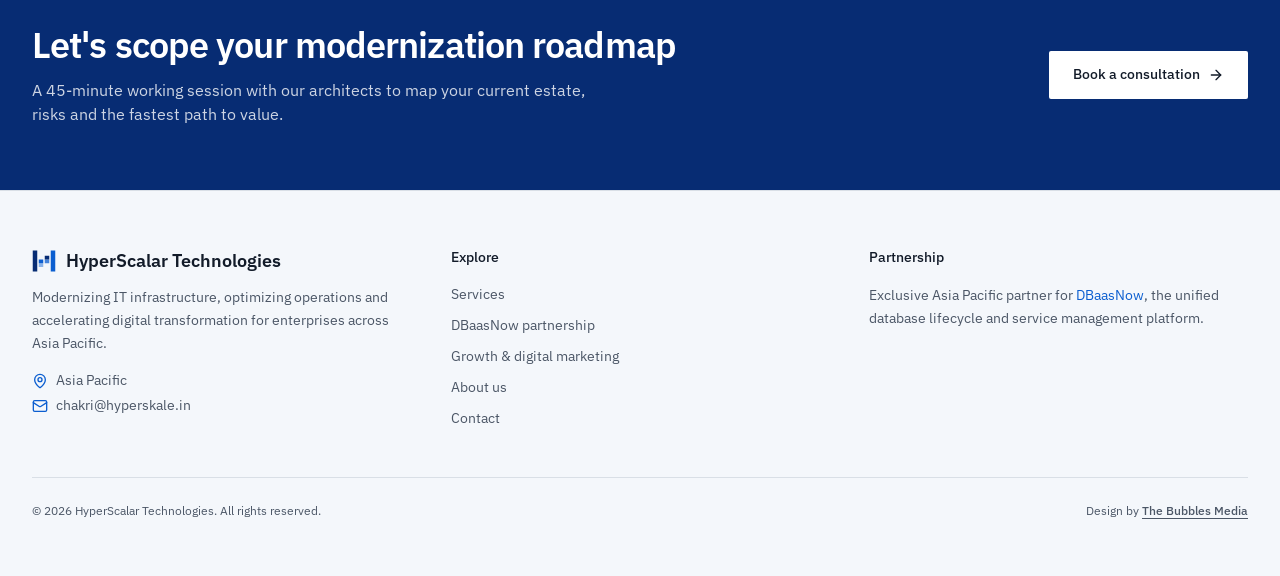
==== commit 68bf35d1: "hv" ====
--- a/about.html
+++ b/about.html
@@ -60,7 +60,7 @@
 
   <!-- Stylesheets -->
   <link rel="stylesheet" href="./assets/css/bootstrap.min.css" />
-  <link rel="stylesheet" href="./assets/css/style.css?v=fab_2" />
+  <link rel="stylesheet" href="./assets/css/style.css?v=logo_3" />
   <link rel="stylesheet" href="./assets/css/responsive.css" />
 
   <!-- Structured Data JSON-LD (AEO & GEO optimized) -->
@@ -98,12 +98,9 @@
           <rect x="9" y="14" width="6" height="5" fill="#0b5ed0" class="fill-brand"></rect>
           <rect x="17" y="9" width="6" height="5" fill="#072c73" class="fill-brand-deep"></rect>
         </svg>
-        <span class="brand-text-wrap">
-          <span class="brand-name">
-            <span class="brand-name-deep">Hyperscalar</span>
-            <span class="brand-name-brand">Technologies</span>
-          </span>
-          <span class="brand-tagline">Cloud &amp; Data Modernization</span>
+        <span class="brand-name">
+          <span class="brand-name-deep">Hyperscalar</span>
+          <span class="brand-name-brand">Technologies</span>
         </span>
       </a>
       <nav class="desktop-nav" aria-label="Main Navigation">
--- a/assets/css/style.css
+++ b/assets/css/style.css
@@ -258,38 +258,34 @@
   display: inline-flex;
   flex-direction: column;
   justify-content: center;
-  gap: 0.125rem;
   text-decoration: none;
 }
 
 .brand-name {
-  font-size: 1.125rem;
-  font-weight: 700;
-  line-height: 1.15;
-  letter-spacing: -0.02em;
-  display: flex;
+  font-size: 1.1875rem;
+  font-weight: 400;
+  line-height: 1.2;
+  letter-spacing: -0.015em;
+  display: inline-flex;
   align-items: baseline;
   gap: 0.35rem;
   white-space: nowrap;
 }
 
 .brand-name-deep {
+  font-weight: 700;
   color: var(--color-brand-deep);
   transition: color var(--transition-fast);
 }
 
 .brand-name-brand {
+  font-weight: 400;
   color: var(--color-brand);
   transition: color var(--transition-fast);
 }
 
 .brand-tagline {
-  font-size: 0.625rem;
-  font-weight: 600;
-  letter-spacing: 0.08em;
-  text-transform: uppercase;
-  color: var(--color-ink-soft);
-  line-height: 1;
+  display: none;
 }
 
 .brand-logo-link:hover .brand-name-deep {
@@ -311,12 +307,8 @@
     height: 36px;
   }
   .brand-name {
-    font-size: 0.95rem;
+    font-size: 1rem;
     gap: 0.25rem;
-  }
-  .brand-tagline {
-    font-size: 0.5625rem;
-    letter-spacing: 0.05em;
   }
 }
 
